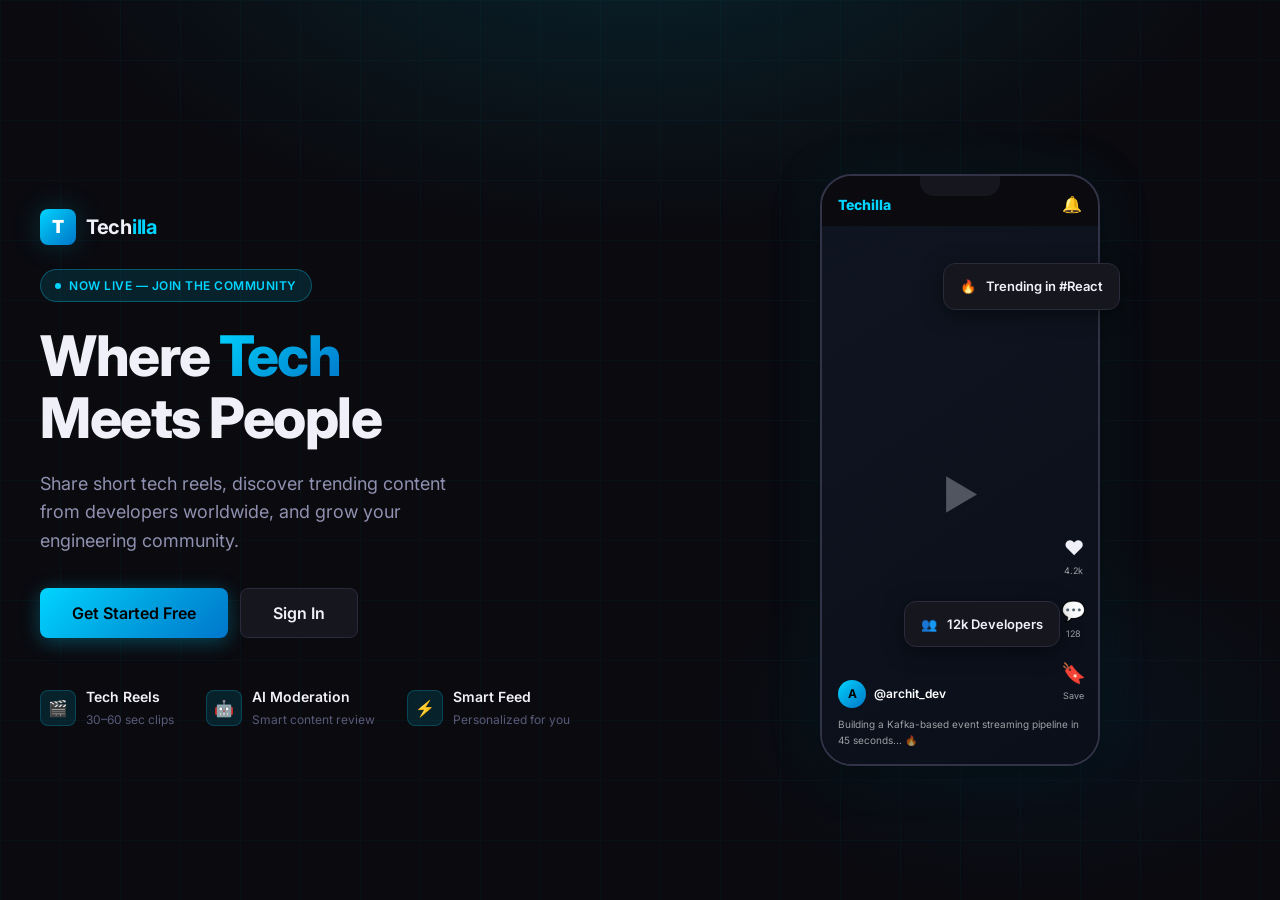
==== frontend/index.html @ ecdde984 "Added app.js" ====
<!DOCTYPE html>
<html lang="en">
<head>
  <meta charset="UTF-8" />
  <meta name="viewport" content="width=device-width, initial-scale=1.0" />
  <title>Techilla — Where Tech Meets People</title>
  <link rel="preconnect" href="https://fonts.googleapis.com" />
  <link rel="preconnect" href="https://fonts.gstatic.com" crossorigin />
  <link href="https://fonts.googleapis.com/css2?family=Inter:wght@400;500;600;700;800&display=swap" rel="stylesheet" />
  <link rel="stylesheet" href="styles.css" />
  <style>
    .auth-step { display: none; }
    .auth-step.active { display: block; }
    .features-strip {
      display: flex; gap: 32px; flex-wrap: wrap; margin-top: 48px;
    }
    .feature-item {
      display: flex; align-items: center; gap: 10px;
      font-size: 14px; color: var(--text-secondary);
    }
    .feature-icon {
      width: 36px; height: 36px;
      background: var(--accent-dim); border: 1px solid rgba(0,212,255,0.2);
      border-radius: var(--radius-sm);
      display: flex; align-items: center; justify-content: center;
      font-size: 16px; flex-shrink: 0;
    }
    .feature-text strong { display: block; font-weight: 600; color: var(--text-primary); font-size: 14px; }
    .feature-text span { font-size: 12px; color: var(--text-muted); }
    .floating-card {
      position: absolute; background: var(--bg-card);
      border: 1px solid var(--border); border-radius: var(--radius-md);
      padding: 12px 16px; box-shadow: var(--shadow-md);
      animation: float 6s ease-in-out infinite;
      display: flex; align-items: center; gap: 10px;
      font-size: 13px; font-weight: 600; color: var(--text-primary);
    }
    @keyframes float {
      0%, 100% { transform: translateY(0); }
      50% { transform: translateY(-10px); }
    }
    .fc-1 { top: 15%; right: -20px; animation-delay: 0s; }
    .fc-2 { bottom: 20%; right: 40px; animation-delay: 2s; }
    .fc-3 { top: 50%; left: -30px; animation-delay: 4s; }
    .phone-mockup {
      position: relative; width: 100%; max-width: 280px;
      margin: 0 auto;
    }
    .phone-frame {
      background: var(--bg-card);
      border: 2px solid var(--border-light);
      border-radius: 32px; overflow: hidden;
      aspect-ratio: 9/19;
      box-shadow: var(--shadow-lg), 0 0 60px rgba(0,212,255,0.1);
      position: relative;
    }
    .phone-screen {
      width: 100%; height: 100%;
      background: var(--bg-primary);
      display: flex; flex-direction: column;
    }
    .phone-header {
      padding: 16px 16px 8px;
      display: flex; align-items: center; justify-content: space-between;
    }
    .phone-logo {
      font-size: 14px; font-weight: 800; color: var(--accent);
    }
    .phone-notch {
      width: 80px; height: 20px;
      background: var(--bg-card); border-radius: 0 0 14px 14px;
      position: absolute; top: 0; left: 50%; transform: translateX(-50%);
    }
    .phone-reel {
      flex: 1; position: relative; overflow: hidden;
      background: linear-gradient(180deg, rgba(0,212,255,0.08) 0%, rgba(0,0,0,0) 100%);
    }
    .phone-reel-bg {
      width: 100%; height: 100%;
      background: linear-gradient(145deg, #0f1520 0%, #0a0f1a 100%);
      display: flex; align-items: center; justify-content: center;
    }
    .phone-play { font-size: 40px; opacity: 0.3; }
    .phone-info {
      position: absolute; bottom: 16px; left: 16px; right: 16px;
    }
    .phone-user { display: flex; align-items: center; gap: 8px; margin-bottom: 8px; }
    .phone-avatar {
      width: 28px; height: 28px; border-radius: 50%;
      background: var(--gradient-main);
      display: flex; align-items: center; justify-content: center;
      font-size: 12px; font-weight: 700; color: #000;
    }
    .phone-username { font-size: 12px; font-weight: 600; color: #fff; }
    .phone-desc { font-size: 10px; color: rgba(255,255,255,0.6); }
    .phone-actions {
      position: absolute; right: 12px; bottom: 60px;
      display: flex; flex-direction: column; gap: 16px; align-items: center;
    }
    .phone-action { font-size: 20px; }
    .phone-action-count { font-size: 9px; color: rgba(255,255,255,0.6); text-align: center; }
    .forgot-link {
      font-size: 13px; color: var(--accent); cursor: pointer;
      text-align: right; display: block; margin-top: -12px; margin-bottom: 20px;
      text-decoration: none;
    }
    .forgot-link:hover { text-decoration: underline; }
    .otp-resend {
      text-align: center; margin-top: 16px; font-size: 13px; color: var(--text-muted);
    }
    .otp-resend button {
      background: none; border: none; color: var(--accent);
      cursor: pointer; font-size: 13px; font-family: var(--font);
    }
    .otp-resend button:hover { text-decoration: underline; }
    .otp-timer { color: var(--text-muted); }
  </style>
</head>
<body>
  <!-- HERO SECTION -->
  <section class="hero-section" id="landingSection">
    <div class="hero-bg"></div>
    <div class="hero-grid"></div>
    <div class="hero-content">
      <!-- LEFT: TEXT + FEATURES -->
      <div class="hero-text fade-in">
        <div class="navbar-brand" style="margin-bottom: 24px;">
          <div class="navbar-logo">T</div>
          <span class="navbar-title">Tech<span>illa</span></span>
        </div>
        <div class="hero-badge">
          Now Live — Join the Community
        </div>
        <h1 class="hero-title">
          Where <span class="gradient-text">Tech</span><br/>Meets People
        </h1>
        <p class="hero-subtitle">
          Share short tech reels, discover trending content from developers worldwide, and grow your engineering community.
        </p>
        <div class="hero-cta">
          <button class="btn btn-primary btn-lg" onclick="showSection('auth')">
            Get Started Free
          </button>
          <button class="btn btn-secondary btn-lg" onclick="showSection('auth', 'login')">
            Sign In
          </button>
        </div>
        <div class="features-strip">
          <div class="feature-item">
            <div class="feature-icon">🎬</div>
            <div class="feature-text">
              <strong>Tech Reels</strong>
              <span>30–60 sec clips</span>
            </div>
          </div>
          <div class="feature-item">
            <div class="feature-icon">🤖</div>
            <div class="feature-text">
              <strong>AI Moderation</strong>
              <span>Smart content review</span>
            </div>
          </div>
          <div class="feature-item">
            <div class="feature-icon">⚡</div>
            <div class="feature-text">
              <strong>Smart Feed</strong>
              <span>Personalized for you</span>
            </div>
          </div>
        </div>
      </div>

      <!-- RIGHT: PHONE MOCKUP + AUTH CARD -->
      <div style="display:flex; justify-content:center; align-items:center; position:relative;">
        <div class="phone-mockup">
          <div class="phone-frame">
            <div class="phone-notch"></div>
            <div class="phone-screen">
              <div class="phone-header">
                <span class="phone-logo">Techilla</span>
                <span style="font-size:16px;">🔔</span>
              </div>
              <div class="phone-reel">
                <div class="phone-reel-bg">
                  <div class="phone-play">▶️</div>
                </div>
                <div class="phone-info">
                  <div class="phone-user">
                    <div class="phone-avatar">A</div>
                    <span class="phone-username">@archit_dev</span>
                  </div>
                  <div class="phone-desc">Building a Kafka-based event streaming pipeline in 45 seconds... 🔥</div>
                </div>
                <div class="phone-actions">
                  <div>
                    <div class="phone-action">❤️</div>
                    <div class="phone-action-count">4.2k</div>
                  </div>
                  <div>
                    <div class="phone-action">💬</div>
                    <div class="phone-action-count">128</div>
                  </div>
                  <div>
                    <div class="phone-action">🔖</div>
                    <div class="phone-action-count">Save</div>
                  </div>
                </div>
              </div>
            </div>
          </div>
          <!-- Floating cards -->
          <div class="floating-card fc-1">
            <span>🔥</span> Trending in #React
          </div>
          <div class="floating-card fc-2">
            <span>👥</span> 12k Developers
          </div>
        </div>
      </div>
    </div>
  </section>

  <!-- AUTH SECTION -->
  <section class="hero-section" id="authSection" style="display:none;">
    <div class="hero-bg"></div>
    <div class="hero-grid"></div>
    <div style="position:relative;z-index:1; width:100%; display:flex; align-items:center; justify-content:center; flex-direction:column;">
      <a href="#" onclick="showSection('landing')" style="display:flex;align-items:center;gap:10px;text-decoration:none;margin-bottom:32px;">
        <div class="navbar-logo">T</div>
        <span class="navbar-title">Tech<span>illa</span></span>
      </a>

      <!-- LOGIN STEP -->
      <div class="auth-card auth-step" id="stepLogin">
        <div class="auth-tabs">
          <button class="auth-tab active" id="tabLogin" onclick="switchAuthTab('login')">Sign In</button>
          <button class="auth-tab" id="tabRegister" onclick="switchAuthTab('register')">Create Account</button>
        </div>
        <form onsubmit="handleLogin(event)">
          <div class="form-group">
            <label class="form-label">Email Address</label>
            <div class="input-with-icon">
              <span class="input-icon">✉</span>
              <input type="email" class="form-control" id="loginEmail" placeholder="you@example.com" required />
            </div>
          </div>
          <div class="form-group">
            <label class="form-label">Password</label>
            <div class="input-with-icon">
              <span class="input-icon">🔒</span>
              <input type="password" class="form-control" id="loginPassword" placeholder="••••••••" required />
            </div>
          </div>
          <a class="forgot-link" onclick="showStep('stepForgot')">Forgot password?</a>
          <button type="submit" class="btn btn-primary w-full" id="loginBtn">
            Sign In
          </button>
        </form>
        <div class="divider">or</div>
        <button class="btn btn-ghost w-full" onclick="switchAuthTab('register')">Create a new account</button>
      </div>

      <!-- REGISTER STEP -->
      <div class="auth-card auth-step" id="stepRegister">
        <div class="auth-tabs">
          <button class="auth-tab" id="tabLoginR" onclick="switchAuthTab('login')">Sign In</button>
          <button class="auth-tab active" id="tabRegisterR" onclick="switchAuthTab('register')">Create Account</button>
        </div>
        <form onsubmit="handleRegister(event)">
          <div class="form-group">
            <label class="form-label">Email Address</label>
            <div class="input-with-icon">
              <span class="input-icon">✉</span>
              <input type="email" class="form-control" id="regEmail" placeholder="you@example.com" required />
            </div>
          </div>
          <div class="form-group">
            <label class="form-label">Password</label>
            <div class="input-with-icon">
              <span class="input-icon">🔒</span>
              <input type="password" class="form-control" id="regPassword" placeholder="Minimum 6 characters" minlength="6" required />
            </div>
          </div>
          <div class="form-group">
            <label class="form-label">Confirm Password</label>
            <div class="input-with-icon">
              <span class="input-icon">🔒</span>
              <input type="password" class="form-control" id="regConfirm" placeholder="Repeat password" required />
            </div>
            <span class="form-error" id="confirmError">Passwords do not match</span>
          </div>
          <button type="submit" class="btn btn-primary w-full" id="registerBtn">
            Create Account
          </button>
        </form>
        <div class="divider">or</div>
        <button class="btn btn-ghost w-full" onclick="switchAuthTab('login')">Sign in to existing account</button>
      </div>

      <!-- OTP VERIFY STEP -->
      <div class="auth-card auth-step" id="stepOtp">
        <div style="text-align:center; margin-bottom:28px;">
          <div style="font-size:40px; margin-bottom:12px;">📨</div>
          <h2 style="font-size:22px; font-weight:800; margin-bottom:8px;">Check your email</h2>
          <p style="color:var(--text-muted); font-size:14px;" id="otpEmailHint">We sent a 6-digit code to your email</p>
        </div>
        <form onsubmit="handleVerifyOtp(event)">
          <div class="otp-container" id="otpInputs">
            <input class="otp-input" maxlength="1" type="text" inputmode="numeric" pattern="[0-9]" />
            <input class="otp-input" maxlength="1" type="text" inputmode="numeric" pattern="[0-9]" />
            <input class="otp-input" maxlength="1" type="text" inputmode="numeric" pattern="[0-9]" />
            <input class="otp-input" maxlength="1" type="text" inputmode="numeric" pattern="[0-9]" />
            <input class="otp-input" maxlength="1" type="text" inputmode="numeric" pattern="[0-9]" />
            <input class="otp-input" maxlength="1" type="text" inputmode="numeric" pattern="[0-9]" />
          </div>
          <button type="submit" class="btn btn-primary w-full mt-2" id="otpBtn" style="margin-top:24px;">Verify Code</button>
        </form>
        <div class="otp-resend">
          Didn't get it? <button onclick="handleResendOtp()" id="resendBtn">Resend OTP</button>
          <span class="otp-timer" id="otpTimer"></span>
        </div>
        <div style="text-align:center; margin-top:16px;">
          <button class="btn btn-ghost btn-sm" onclick="showStep('stepLogin')">← Back to sign in</button>
        </div>
      </div>

      <!-- FORGOT PASSWORD STEP -->
      <div class="auth-card auth-step" id="stepForgot">
        <div style="text-align:center; margin-bottom:28px;">
          <div style="font-size:40px; margin-bottom:12px;">🔑</div>
          <h2 style="font-size:22px; font-weight:800; margin-bottom:8px;">Reset Password</h2>
          <p style="color:var(--text-muted); font-size:14px;">Enter your email to receive a reset code</p>
        </div>
        <form onsubmit="handleForgotPassword(event)">
          <div class="form-group">
            <label class="form-label">Email Address</label>
            <div class="input-with-icon">
              <span class="input-icon">✉</span>
              <input type="email" class="form-control" id="forgotEmail" placeholder="you@example.com" required />
            </div>
          </div>
          <button type="submit" class="btn btn-primary w-full">Send Reset Code</button>
        </form>
        <div style="text-align:center; margin-top:16px;">
          <button class="btn btn-ghost btn-sm" onclick="showStep('stepLogin')">← Back to sign in</button>
        </div>
      </div>

      <!-- RESET PASSWORD STEP -->
      <div class="auth-card auth-step" id="stepReset">
        <div style="text-align:center; margin-bottom:28px;">
          <div style="font-size:40px; margin-bottom:12px;">🔐</div>
          <h2 style="font-size:22px; font-weight:800; margin-bottom:8px;">New Password</h2>
          <p style="color:var(--text-muted); font-size:14px;">Enter the OTP and your new password</p>
        </div>
        <form onsubmit="handleResetPassword(event)">
          <div class="form-group">
            <label class="form-label">OTP Code</label>
            <input type="text" class="form-control" id="resetOtp" placeholder="6-digit code" maxlength="6" required />
          </div>
          <div class="form-group">
            <label class="form-label">New Password</label>
            <div class="input-with-icon">
              <span class="input-icon">🔒</span>
              <input type="password" class="form-control" id="newPassword" placeholder="Minimum 6 characters" minlength="6" required />
            </div>
          </div>
          <button type="submit" class="btn btn-primary w-full">Reset Password</button>
        </form>
      </div>

    </div>
  </section>

  <!-- CREATE PROFILE MODAL -->
  <div class="modal-overlay" id="createProfileModal">
    <div class="modal">
      <div class="modal-header">
        <h3 class="modal-title">Complete Your Profile</h3>
        <span style="font-size:13px; color:var(--text-muted);">Step 2 of 2</span>
      </div>
      <p style="color:var(--text-muted); font-size:14px; margin-bottom:24px;">Tell the community who you are — you can always edit this later.</p>
      <form id="createProfileForm" onsubmit="handleCreateProfile(event)">
        <div class="form-group" style="text-align:center;">
          <div id="profilePicPreview" style="width:80px;height:80px;border-radius:50%;background:var(--accent-dim);border:2px dashed var(--accent);display:flex;align-items:center;justify-content:center;margin:0 auto 12px;font-size:32px;cursor:pointer;overflow:hidden;position:relative;">
            <span id="picPlaceholder">📷</span>
            <img id="picImg" style="display:none;width:100%;height:100%;object-fit:cover;position:absolute;inset:0;" />
            <input type="file" id="profilePicInput" accept="image/*" style="position:absolute;inset:0;opacity:0;cursor:pointer;" onchange="previewProfilePic(this)" />
          </div>
          <label class="form-label" style="text-align:center; cursor:pointer;" onclick="document.getElementById('profilePicInput').click()">Upload profile photo</label>
        </div>
        <div class="form-group">
          <label class="form-label">Username <span style="color:var(--error)">*</span></label>
          <input type="text" class="form-control" id="cpUsername" placeholder="your_handle" required oninput="checkUsernameDebounced(this.value)" />
          <span class="form-error" id="usernameMsg"></span>
        </div>
        <div class="form-group">
          <label class="form-label">Bio</label>
          <textarea class="form-control" id="cpBio" placeholder="Tell us about yourself..." rows="3" maxlength="200"></textarea>
        </div>
        <div class="form-group">
          <label class="form-label">Skills <span style="color:var(--text-muted);font-weight:400;">(press Enter to add)</span></label>
          <div class="tags-input-wrap" onclick="this.querySelector('.tags-input').focus()">
            <div id="skillTags"></div>
            <input class="tags-input" id="skillInput" placeholder="e.g. React, Java, Kafka..." onkeydown="handleTagInput(event,'skill')" />
          </div>
        </div>
        <div class="form-group">
          <label class="form-label">Interests <span style="color:var(--text-muted);font-weight:400;">(press Enter to add)</span></label>
          <div class="tags-input-wrap" onclick="this.querySelector('.tags-input').focus()">
            <div id="interestTags"></div>
            <input class="tags-input" id="interestInput" placeholder="e.g. DevOps, ML, Web..." onkeydown="handleTagInput(event,'interest')" />
          </div>
        </div>
        <div class="form-group">
          <label class="form-label">GitHub URL</label>
          <div class="input-with-icon">
            <span class="input-icon">🔗</span>
            <input type="url" class="form-control" id="cpGithub" placeholder="https://github.com/username" />
          </div>
        </div>
        <button type="submit" class="btn btn-primary w-full" id="createProfileBtn">Create Profile</button>
      </form>
    </div>
  </div>

  <div class="toast-container"></div>

  <script src="app.js"></script>
  <script>
    const profileTags = { skill: [], interest: [] };
    let currentOtpEmail = '';
    let otpTimerInterval = null;
    let usernameCheckTimeout = null;

    // Redirect if already logged in
    if (auth.isLoggedIn()) window.location.href = 'feed.html';

    function showSection(name, tab = null) {
      document.getElementById('landingSection').style.display = name === 'landing' ? '' : 'none';
      document.getElementById('authSection').style.display = name === 'auth' ? '' : 'none';
      if (name === 'auth') {
        showStep(tab === 'login' ? 'stepLogin' : 'stepRegister');
        if (tab === 'login') {
          document.getElementById('tabLogin').classList.add('active');
          document.getElementById('tabRegister').classList.remove('active');
        } else {
          document.getElementById('tabLogin').classList.remove('active');
          document.getElementById('tabRegister').classList.add('active');
        }
      }
    }

    function switchAuthTab(tab) {
      showSection('auth', tab);
    }

    function showStep(stepId) {
      document.querySelectorAll('.auth-step').forEach(s => s.classList.remove('active'));
      const el = document.getElementById(stepId);
      if (el) { el.classList.add('active'); el.classList.add('scale-in'); }
    }

    async function handleLogin(e) {
      e.preventDefault();
      const btn = document.getElementById('loginBtn');
      btn.disabled = true;
      btn.innerHTML = '<span class="spinner"></span> Signing in...';
      try {
        const res = await api.login(
          document.getElementById('loginEmail').value,
          document.getElementById('loginPassword').value
        );
        api.setToken(res.token);
        auth.setUser({ email: res.email });
        toast('Welcome back!', 'success');
        window.location.href = 'feed.html';
      } catch (err) {
        toast(err.message || 'Login failed', 'error');
      } finally {
        btn.disabled = false;
        btn.innerHTML = 'Sign In';
      }
    }

    async function handleRegister(e) {
      e.preventDefault();
      const pw = document.getElementById('regPassword').value;
      const confirm = document.getElementById('regConfirm').value;
      if (pw !== confirm) {
        document.getElementById('confirmError').classList.add('show');
        return;
      }
      document.getElementById('confirmError').classList.remove('show');
      const btn = document.getElementById('registerBtn');
      btn.disabled = true;
      btn.innerHTML = '<span class="spinner"></span> Creating account...';
      try {
        currentOtpEmail = document.getElementById('regEmail').value;
        await api.register(currentOtpEmail, pw);
        document.getElementById('otpEmailHint').textContent = `We sent a 6-digit code to ${currentOtpEmail}`;
        showStep('stepOtp');
        initOtpInputs();
        startOtpTimer(300);
        toast('OTP sent to your email!', 'success');
      } catch (err) {
        toast(err.message || 'Registration failed', 'error');
      } finally {
        btn.disabled = false;
        btn.innerHTML = 'Create Account';
      }
    }

    function initOtpInputs() {
      const inputs = document.querySelectorAll('#otpInputs .otp-input');
      inputs.forEach((inp, i) => {
        inp.value = '';
        inp.classList.remove('filled');
        inp.addEventListener('input', () => {
          inp.classList.toggle('filled', inp.value.length > 0);
          if (inp.value && i < inputs.length - 1) inputs[i + 1].focus();
        });
        inp.addEventListener('keydown', (e) => {
          if (e.key === 'Backspace' && !inp.value && i > 0) inputs[i - 1].focus();
        });
        inp.addEventListener('paste', (e) => {
          const data = e.clipboardData.getData('text').replace(/\D/g,'').slice(0,6);
          if (data) {
            inputs.forEach((inp2, j) => {
              inp2.value = data[j] || '';
              inp2.classList.toggle('filled', !!inp2.value);
            });
            e.preventDefault();
          }
        });
      });
      inputs[0].focus();
    }

    function getOtpValue() {
      return Array.from(document.querySelectorAll('#otpInputs .otp-input')).map(i => i.value).join('');
    }

    function startOtpTimer(seconds) {
      clearInterval(otpTimerInterval);
      const timerEl = document.getElementById('otpTimer');
      const resendBtn = document.getElementById('resendBtn');
      resendBtn.disabled = true;
      let remaining = seconds;
      timerEl.textContent = ` (${Math.floor(remaining/60)}:${String(remaining%60).padStart(2,'0')})`;
      otpTimerInterval = setInterval(() => {
        remaining--;
        if (remaining <= 0) {
          clearInterval(otpTimerInterval);
          timerEl.textContent = '';
          resendBtn.disabled = false;
        } else {
          timerEl.textContent = ` (${Math.floor(remaining/60)}:${String(remaining%60).padStart(2,'0')})`;
        }
      }, 1000);
    }

    async function handleVerifyOtp(e) {
      e.preventDefault();
      const otp = getOtpValue();
      if (otp.length < 6) { toast('Enter the full 6-digit code', 'error'); return; }
      const btn = document.getElementById('otpBtn');
      btn.disabled = true;
      btn.innerHTML = '<span class="spinner"></span> Verifying...';
      try {
        const res = await api.verifyOtp(currentOtpEmail, otp);
        api.setToken(res.token);
        auth.setUser({ email: res.email });
        toast('Account verified!', 'success');
        openModal('createProfileModal');
      } catch (err) {
        toast(err.message || 'Invalid OTP', 'error');
      } finally {
        btn.disabled = false;
        btn.innerHTML = 'Verify Code';
      }
    }

    async function handleResendOtp() {
      try {
        await api.resendOtp(currentOtpEmail);
        toast('OTP resent!', 'success');
        startOtpTimer(300);
      } catch (err) {
        toast(err.message || 'Failed to resend', 'error');
      }
    }

    async function handleForgotPassword(e) {
      e.preventDefault();
      const email = document.getElementById('forgotEmail').value;
      try {
        await api.sendResetOtp(email);
        currentOtpEmail = email;
        toast('Reset code sent!', 'success');
        showStep('stepReset');
      } catch (err) {
        toast(err.message || 'Failed', 'error');
      }
    }

    async function handleResetPassword(e) {
      e.preventDefault();
      try {
        await api.resetPassword(
          currentOtpEmail,
          document.getElementById('resetOtp').value,
          document.getElementById('newPassword').value
        );
        toast('Password reset! Please sign in.', 'success');
        showStep('stepLogin');
      } catch (err) {
        toast(err.message || 'Failed to reset password', 'error');
      }
    }

    // Profile creation
    function previewProfilePic(input) {
      const file = input.files[0];
      if (!file) return;
      const url = URL.createObjectURL(file);
      document.getElementById('picImg').src = url;
      document.getElementById('picImg').style.display = 'block';
      document.getElementById('picPlaceholder').style.display = 'none';
    }

    function handleTagInput(e, type) {
      if (e.key === 'Enter' || e.key === ',') {
        e.preventDefault();
        const input = document.getElementById(type === 'skill' ? 'skillInput' : 'interestInput');
        const val = input.value.trim().replace(/,/g,'');
        if (val && !profileTags[type].includes(val)) {
          profileTags[type].push(val);
          renderTags(type);
        }
        input.value = '';
      }
    }

    function renderTags(type) {
      const container = document.getElementById(type === 'skill' ? 'skillTags' : 'interestTags');
      container.innerHTML = '';
      profileTags[type].forEach((tag, i) => {
        const span = document.createElement('span');
        span.className = `tag-item`;
        span.innerHTML = `${tag}<button class="tag-remove" onclick="removeTag('${type}',${i})">×</button>`;
        container.appendChild(span);
      });
    }

    function removeTag(type, i) {
      profileTags[type].splice(i, 1);
      renderTags(type);
    }

    function checkUsernameDebounced(val) {
      clearTimeout(usernameCheckTimeout);
      const msg = document.getElementById('usernameMsg');
      if (!val) { msg.textContent = ''; msg.classList.remove('show'); return; }
      usernameCheckTimeout = setTimeout(async () => {
        try {
          const res = await api.checkUsername(val);
          if (res.available) {
            msg.textContent = '✓ Username available';
            msg.style.color = 'var(--success)';
            msg.classList.add('show');
          } else {
            msg.textContent = '✗ Username taken';
            msg.style.color = 'var(--error)';
            msg.classList.add('show');
          }
        } catch {}
      }, 500);
    }

    async function handleCreateProfile(e) {
      e.preventDefault();
      const username = document.getElementById('cpUsername').value.trim();
      if (!username) { toast('Username is required', 'error'); return; }
      const picInput = document.getElementById('profilePicInput');
      if (!picInput.files[0]) { toast('Please upload a profile photo', 'error'); return; }

      const fd = new FormData();
      const profileData = {
        username,
        bio: document.getElementById('cpBio').value,
        skills: profileTags.skill,
        interests: profileTags.interest,
        githubUrl: document.getElementById('cpGithub').value || null
      };
      fd.append('profile', JSON.stringify(profileData));
      fd.append('profilePic', picInput.files[0]);

      const btn = document.getElementById('createProfileBtn');
      btn.disabled = true;
      btn.innerHTML = '<span class="spinner"></span> Creating...';
      try {
        const profile = await api.createProfile(fd);
        localStorage.setItem('techilla_profile', JSON.stringify(profile));
        toast('Profile created!', 'success');
        closeModal('createProfileModal');
        setTimeout(() => window.location.href = 'feed.html', 500);
      } catch (err) {
        toast(err.message || 'Failed to create profile', 'error');
      } finally {
        btn.disabled = false;
        btn.innerHTML = 'Create Profile';
      }
    }
  </script>
</body>
</html>
---- frontend/styles.css ----
:root {
  --bg-primary: #0a0a0f;
  --bg-secondary: #111118;
  --bg-card: #16161f;
  --bg-hover: #1e1e2a;
  --border: #2a2a3a;
  --border-light: #333348;
  --accent: #00d4ff;
  --accent-hover: #00bde6;
  --accent-dim: rgba(0, 212, 255, 0.12);
  --accent-glow: rgba(0, 212, 255, 0.3);
  --success: #00e676;
  --success-dim: rgba(0, 230, 118, 0.12);
  --warning: #ffb300;
  --warning-dim: rgba(255, 179, 0, 0.12);
  --error: #ff4d6a;
  --error-dim: rgba(255, 77, 106, 0.12);
  --text-primary: #f0f0f8;
  --text-secondary: #9090b0;
  --text-muted: #5a5a7a;
  --gradient-main: linear-gradient(135deg, #00d4ff 0%, #00a3e0 50%, #0077cc 100%);
  --gradient-card: linear-gradient(145deg, #16161f, #1e1e2a);
  --shadow-sm: 0 2px 8px rgba(0,0,0,0.4);
  --shadow-md: 0 4px 20px rgba(0,0,0,0.5);
  --shadow-lg: 0 8px 40px rgba(0,0,0,0.6);
  --shadow-glow: 0 0 30px rgba(0, 212, 255, 0.2);
  --radius-sm: 8px;
  --radius-md: 12px;
  --radius-lg: 16px;
  --radius-xl: 24px;
  --radius-full: 9999px;
  --font: 'Inter', -apple-system, BlinkMacSystemFont, 'Segoe UI', sans-serif;
  --font-mono: 'JetBrains Mono', 'Fira Code', monospace;
  --transition: all 0.2s cubic-bezier(0.4, 0, 0.2, 1);
  --transition-slow: all 0.4s cubic-bezier(0.4, 0, 0.2, 1);
}

*, *::before, *::after { box-sizing: border-box; margin: 0; padding: 0; }

html { scroll-behavior: smooth; }

body {
  font-family: var(--font);
  background: var(--bg-primary);
  color: var(--text-primary);
  line-height: 1.6;
  min-height: 100vh;
  overflow-x: hidden;
}

/* ---- SCROLLBAR ---- */
::-webkit-scrollbar { width: 6px; height: 6px; }
::-webkit-scrollbar-track { background: var(--bg-secondary); }
::-webkit-scrollbar-thumb { background: var(--border-light); border-radius: 3px; }
::-webkit-scrollbar-thumb:hover { background: var(--accent); }

/* ---- NAVBAR ---- */
.navbar {
  position: fixed; top: 0; left: 0; right: 0; z-index: 1000;
  height: 64px;
  background: rgba(10, 10, 15, 0.85);
  backdrop-filter: blur(20px);
  -webkit-backdrop-filter: blur(20px);
  border-bottom: 1px solid var(--border);
  display: flex; align-items: center; justify-content: space-between;
  padding: 0 24px;
  transition: var(--transition);
}
.navbar-brand {
  display: flex; align-items: center; gap: 10px;
  text-decoration: none;
}
.navbar-logo {
  width: 36px; height: 36px;
  background: var(--gradient-main);
  border-radius: var(--radius-sm);
  display: flex; align-items: center; justify-content: center;
  font-size: 18px; font-weight: 900; color: #fff;
  box-shadow: var(--shadow-glow);
}
.navbar-title {
  font-size: 20px; font-weight: 700; color: var(--text-primary);
  letter-spacing: -0.3px;
}
.navbar-title span { color: var(--accent); }

.navbar-search {
  flex: 1; max-width: 400px; margin: 0 32px;
  position: relative;
}
.navbar-search input {
  width: 100%; padding: 8px 16px 8px 40px;
  background: var(--bg-secondary);
  border: 1px solid var(--border);
  border-radius: var(--radius-full);
  color: var(--text-primary);
  font-size: 14px; font-family: var(--font);
  outline: none; transition: var(--transition);
}
.navbar-search input:focus {
  border-color: var(--accent);
  background: var(--bg-card);
  box-shadow: 0 0 0 3px var(--accent-dim);
}
.navbar-search input::placeholder { color: var(--text-muted); }
.navbar-search .search-icon {
  position: absolute; left: 12px; top: 50%; transform: translateY(-50%);
  color: var(--text-muted); font-size: 15px; pointer-events: none;
}
.search-results {
  position: absolute; top: calc(100% + 8px); left: 0; right: 0;
  background: var(--bg-card);
  border: 1px solid var(--border);
  border-radius: var(--radius-md);
  box-shadow: var(--shadow-lg);
  max-height: 300px; overflow-y: auto;
  display: none;
  z-index: 100;
}
.search-results.show { display: block; }
.search-result-item {
  display: flex; align-items: center; gap: 12px;
  padding: 12px 16px;
  cursor: pointer; transition: var(--transition);
  text-decoration: none; color: var(--text-primary);
}
.search-result-item:hover { background: var(--bg-hover); }
.search-result-avatar {
  width: 36px; height: 36px; border-radius: 50%;
  object-fit: cover; background: var(--bg-hover);
  flex-shrink: 0;
}
.search-result-name { font-size: 14px; font-weight: 500; }

.navbar-nav {
  display: flex; align-items: center; gap: 8px;
}
.nav-btn {
  display: flex; align-items: center; gap: 6px;
  padding: 8px 16px;
  background: transparent;
  border: 1px solid transparent;
  border-radius: var(--radius-sm);
  color: var(--text-secondary);
  font-size: 14px; font-weight: 500;
  cursor: pointer; text-decoration: none;
  transition: var(--transition);
}
.nav-btn:hover { color: var(--text-primary); background: var(--bg-hover); }
.nav-btn.active { color: var(--accent); }
.nav-btn.primary {
  background: var(--accent); color: #000; border-color: var(--accent);
  font-weight: 600;
}
.nav-btn.primary:hover { background: var(--accent-hover); }
.nav-avatar {
  width: 32px; height: 32px; border-radius: 50%;
  object-fit: cover;
  border: 2px solid var(--border);
  cursor: pointer; transition: var(--transition);
}
.nav-avatar:hover { border-color: var(--accent); }

/* ---- HERO / AUTH SECTION ---- */
.hero-section {
  min-height: 100vh;
  display: flex; align-items: center; justify-content: center;
  position: relative; overflow: hidden;
  padding: 80px 24px 40px;
}
.hero-bg {
  position: absolute; inset: 0; z-index: 0;
  background:
    radial-gradient(ellipse 80% 60% at 50% -10%, rgba(0,212,255,0.12) 0%, transparent 60%),
    radial-gradient(ellipse 50% 40% at 80% 80%, rgba(0,119,204,0.08) 0%, transparent 50%),
    var(--bg-primary);
}
.hero-grid {
  position: absolute; inset: 0; z-index: 0; opacity: 0.03;
  background-image:
    linear-gradient(var(--accent) 1px, transparent 1px),
    linear-gradient(90deg, var(--accent) 1px, transparent 1px);
  background-size: 60px 60px;
}
.hero-content {
  position: relative; z-index: 1;
  max-width: 1200px; width: 100%;
  display: grid; grid-template-columns: 1fr 1fr;
  gap: 80px; align-items: center;
}
.hero-text { max-width: 540px; }
.hero-badge {
  display: inline-flex; align-items: center; gap: 8px;
  padding: 6px 14px;
  background: var(--accent-dim);
  border: 1px solid rgba(0,212,255,0.3);
  border-radius: var(--radius-full);
  font-size: 12px; font-weight: 600; color: var(--accent);
  letter-spacing: 0.5px; text-transform: uppercase;
  margin-bottom: 24px;
}
.hero-badge::before {
  content: '';
  width: 6px; height: 6px; border-radius: 50%;
  background: var(--accent);
  animation: pulse 2s infinite;
}
@keyframes pulse {
  0%, 100% { opacity: 1; transform: scale(1); }
  50% { opacity: 0.5; transform: scale(1.3); }
}
.hero-title {
  font-size: clamp(36px, 5vw, 56px);
  font-weight: 800; line-height: 1.1;
  letter-spacing: -1.5px; margin-bottom: 20px;
}
.hero-title .gradient-text {
  background: var(--gradient-main);
  -webkit-background-clip: text; background-clip: text;
  -webkit-text-fill-color: transparent;
}
.hero-subtitle {
  font-size: 18px; color: var(--text-secondary);
  line-height: 1.6; margin-bottom: 32px; max-width: 440px;
}
.hero-cta { display: flex; gap: 12px; flex-wrap: wrap; }

/* ---- BUTTONS ---- */
.btn {
  display: inline-flex; align-items: center; justify-content: center; gap: 8px;
  padding: 12px 24px;
  border-radius: var(--radius-sm);
  font-size: 15px; font-weight: 600; font-family: var(--font);
  cursor: pointer; border: none; text-decoration: none;
  transition: var(--transition);
  position: relative; overflow: hidden; white-space: nowrap;
}
.btn-primary {
  background: var(--gradient-main);
  color: #000;
  box-shadow: 0 4px 20px rgba(0,212,255,0.3);
}
.btn-primary:hover {
  transform: translateY(-2px);
  box-shadow: 0 6px 30px rgba(0,212,255,0.4);
}
.btn-secondary {
  background: var(--bg-card);
  color: var(--text-primary);
  border: 1px solid var(--border);
}
.btn-secondary:hover { background: var(--bg-hover); border-color: var(--border-light); }
.btn-ghost {
  background: transparent; color: var(--text-secondary);
  border: 1px solid var(--border);
}
.btn-ghost:hover { background: var(--bg-hover); color: var(--text-primary); }
.btn-danger { background: var(--error); color: #fff; }
.btn-danger:hover { background: #e0003d; }
.btn-sm { padding: 8px 16px; font-size: 13px; }
.btn-lg { padding: 14px 32px; font-size: 16px; }
.btn:disabled { opacity: 0.5; cursor: not-allowed; transform: none !important; }

/* ---- AUTH CARD ---- */
.auth-card {
  background: var(--bg-card);
  border: 1px solid var(--border);
  border-radius: var(--radius-xl);
  padding: 40px;
  box-shadow: var(--shadow-lg);
  width: 100%; max-width: 440px;
  backdrop-filter: blur(10px);
}
.auth-tabs {
  display: flex; margin-bottom: 32px;
  background: var(--bg-secondary);
  border-radius: var(--radius-sm);
  padding: 4px;
}
.auth-tab {
  flex: 1; padding: 10px;
  background: transparent; border: none;
  border-radius: calc(var(--radius-sm) - 2px);
  font-size: 14px; font-weight: 600; font-family: var(--font);
  color: var(--text-muted);
  cursor: pointer; transition: var(--transition);
}
.auth-tab.active {
  background: var(--bg-card);
  color: var(--text-primary);
  box-shadow: var(--shadow-sm);
}

/* ---- FORM ELEMENTS ---- */
.form-group { margin-bottom: 20px; }
.form-label {
  display: block; margin-bottom: 6px;
  font-size: 13px; font-weight: 600; color: var(--text-secondary);
  letter-spacing: 0.3px;
}
.form-control {
  width: 100%; padding: 12px 16px;
  background: var(--bg-secondary);
  border: 1px solid var(--border);
  border-radius: var(--radius-sm);
  color: var(--text-primary);
  font-size: 15px; font-family: var(--font);
  outline: none; transition: var(--transition);
}
.form-control:focus {
  border-color: var(--accent);
  background: var(--bg-card);
  box-shadow: 0 0 0 3px var(--accent-dim);
}
.form-control::placeholder { color: var(--text-muted); }
.form-control.error { border-color: var(--error); }
.form-error {
  font-size: 12px; color: var(--error); margin-top: 4px;
  display: none;
}
.form-error.show { display: block; }
textarea.form-control { resize: vertical; min-height: 100px; }
.input-with-icon { position: relative; }
.input-with-icon .input-icon {
  position: absolute; left: 14px; top: 50%; transform: translateY(-50%);
  color: var(--text-muted); font-size: 16px; pointer-events: none;
}
.input-with-icon .form-control { padding-left: 42px; }

/* ---- OTP INPUT ---- */
.otp-container { display: flex; gap: 10px; justify-content: center; }
.otp-input {
  width: 52px; height: 56px;
  text-align: center; font-size: 22px; font-weight: 700;
  background: var(--bg-secondary);
  border: 2px solid var(--border);
  border-radius: var(--radius-sm);
  color: var(--text-primary); font-family: var(--font);
  outline: none; transition: var(--transition);
}
.otp-input:focus {
  border-color: var(--accent);
  box-shadow: 0 0 0 3px var(--accent-dim);
}
.otp-input.filled { border-color: var(--accent); background: var(--accent-dim); }

/* ---- MAIN LAYOUT ---- */
.main-layout {
  display: grid;
  grid-template-columns: 240px 1fr 300px;
  gap: 0;
  min-height: 100vh;
  padding-top: 64px;
}
.sidebar-left {
  position: fixed; top: 64px; left: 0;
  width: 240px; height: calc(100vh - 64px);
  background: var(--bg-secondary);
  border-right: 1px solid var(--border);
  padding: 24px 16px;
  overflow-y: auto;
  display: flex; flex-direction: column;
}
.sidebar-right {
  position: fixed; top: 64px; right: 0;
  width: 300px; height: calc(100vh - 64px);
  background: var(--bg-secondary);
  border-left: 1px solid var(--border);
  padding: 24px 16px;
  overflow-y: auto;
}
.main-content {
  margin-left: 240px;
  margin-right: 300px;
  min-height: calc(100vh - 64px);
  padding: 24px;
}

/* ---- SIDEBAR NAV ---- */
.sidebar-section { margin-bottom: 32px; }
.sidebar-label {
  font-size: 11px; font-weight: 700; color: var(--text-muted);
  text-transform: uppercase; letter-spacing: 1px;
  padding: 0 12px; margin-bottom: 8px;
}
.sidebar-link {
  display: flex; align-items: center; gap: 12px;
  padding: 10px 12px;
  border-radius: var(--radius-sm);
  color: var(--text-secondary);
  font-size: 14px; font-weight: 500;
  text-decoration: none;
  transition: var(--transition); cursor: pointer; border: none;
  background: transparent; width: 100%; text-align: left;
}
.sidebar-link:hover { background: var(--bg-hover); color: var(--text-primary); }
.sidebar-link.active {
  background: var(--accent-dim);
  color: var(--accent);
  border: 1px solid rgba(0,212,255,0.15);
}
.sidebar-link .icon { font-size: 18px; width: 20px; flex-shrink: 0; }
.sidebar-link .badge {
  margin-left: auto;
  background: var(--accent); color: #000;
  font-size: 10px; font-weight: 700;
  padding: 2px 7px; border-radius: var(--radius-full);
  min-width: 18px; text-align: center;
}
.sidebar-user {
  margin-top: auto;
  padding: 16px;
  background: var(--bg-card);
  border: 1px solid var(--border);
  border-radius: var(--radius-md);
  display: flex; align-items: center; gap: 12px;
  text-decoration: none;
}
.sidebar-user-avatar {
  width: 40px; height: 40px; border-radius: 50%;
  object-fit: cover; border: 2px solid var(--border);
  background: var(--bg-hover);
}
.sidebar-user-info { min-width: 0; }
.sidebar-user-name {
  font-size: 14px; font-weight: 600; color: var(--text-primary);
  white-space: nowrap; overflow: hidden; text-overflow: ellipsis;
}
.sidebar-user-handle {
  font-size: 12px; color: var(--text-muted);
}

/* ---- FEED ---- */
.feed-container {
  max-width: 680px; margin: 0 auto;
}
.feed-header {
  display: flex; align-items: center; justify-content: space-between;
  margin-bottom: 24px;
}
.feed-title { font-size: 22px; font-weight: 700; }
.feed-filter {
  display: flex; gap: 8px;
}
.filter-chip {
  padding: 6px 14px;
  background: var(--bg-card); border: 1px solid var(--border);
  border-radius: var(--radius-full);
  font-size: 13px; font-weight: 500; color: var(--text-secondary);
  cursor: pointer; transition: var(--transition);
}
.filter-chip:hover { border-color: var(--border-light); color: var(--text-primary); }
.filter-chip.active { background: var(--accent-dim); border-color: rgba(0,212,255,0.4); color: var(--accent); }

/* ---- REEL CARD ---- */
.reel-card {
  background: var(--bg-card);
  border: 1px solid var(--border);
  border-radius: var(--radius-lg);
  overflow: hidden;
  margin-bottom: 20px;
  transition: var(--transition);
}
.reel-card:hover { border-color: var(--border-light); box-shadow: var(--shadow-md); }
.reel-header {
  display: flex; align-items: center; gap: 12px;
  padding: 16px 20px;
}
.reel-avatar {
  width: 44px; height: 44px; border-radius: 50%;
  object-fit: cover; background: var(--bg-hover);
  border: 2px solid var(--border); flex-shrink: 0;
  cursor: pointer;
}
.reel-user-info { flex: 1; min-width: 0; }
.reel-username {
  font-size: 15px; font-weight: 600; color: var(--text-primary);
  text-decoration: none; cursor: pointer;
}
.reel-username:hover { color: var(--accent); }
.reel-time { font-size: 12px; color: var(--text-muted); margin-top: 1px; }
.reel-menu-btn {
  background: transparent; border: none; color: var(--text-muted);
  font-size: 20px; cursor: pointer; padding: 4px;
  border-radius: var(--radius-sm); transition: var(--transition);
}
.reel-menu-btn:hover { background: var(--bg-hover); color: var(--text-primary); }

.reel-video-container {
  position: relative; background: #000;
  aspect-ratio: 9/16; max-height: 500px;
  cursor: pointer; overflow: hidden;
}
.reel-thumbnail {
  width: 100%; height: 100%;
  object-fit: cover; display: block;
  transition: var(--transition-slow);
}
.reel-play-overlay {
  position: absolute; inset: 0;
  display: flex; align-items: center; justify-content: center;
  background: rgba(0,0,0,0.3);
  opacity: 0; transition: var(--transition);
}
.reel-video-container:hover .reel-play-overlay { opacity: 1; }
.play-icon {
  width: 60px; height: 60px;
  background: rgba(255,255,255,0.15);
  backdrop-filter: blur(8px);
  border-radius: 50%;
  display: flex; align-items: center; justify-content: center;
  font-size: 24px;
}

.reel-video {
  width: 100%; height: 100%; object-fit: cover;
  display: none;
}
.reel-video.playing { display: block; }
.reel-thumbnail.hidden { display: none; }

.reel-body { padding: 16px 20px; }
.reel-description {
  font-size: 15px; color: var(--text-primary);
  line-height: 1.5; margin-bottom: 16px;
}
.reel-description .read-more {
  color: var(--accent); cursor: pointer; font-weight: 500;
}
.reel-actions {
  display: flex; align-items: center; gap: 20px;
}
.action-btn {
  display: flex; align-items: center; gap: 6px;
  background: transparent; border: none;
  color: var(--text-secondary); font-size: 14px;
  cursor: pointer; padding: 6px; border-radius: var(--radius-sm);
  transition: var(--transition); font-family: var(--font);
}
.action-btn:hover { color: var(--text-primary); background: var(--bg-hover); }
.action-btn.liked { color: #ff4d6a; }
.action-btn.saved { color: var(--accent); }
.action-btn .action-icon { font-size: 20px; }
.action-btn .action-count { font-size: 13px; font-weight: 600; }

/* ---- COMMENTS PANEL ---- */
.comments-panel {
  border-top: 1px solid var(--border);
  display: none;
}
.comments-panel.show { display: block; }
.comments-list {
  max-height: 300px; overflow-y: auto;
  padding: 16px 20px;
}
.comment-item {
  display: flex; gap: 10px; margin-bottom: 16px;
}
.comment-avatar {
  width: 32px; height: 32px; border-radius: 50%;
  background: var(--bg-hover); object-fit: cover; flex-shrink: 0;
}
.comment-content { flex: 1; }
.comment-user { font-size: 13px; font-weight: 600; color: var(--text-primary); }
.comment-text { font-size: 14px; color: var(--text-secondary); margin-top: 2px; line-height: 1.4; }
.comment-time { font-size: 11px; color: var(--text-muted); margin-top: 4px; }
.comment-delete {
  background: transparent; border: none;
  color: var(--text-muted); font-size: 14px;
  cursor: pointer; opacity: 0; transition: var(--transition);
}
.comment-item:hover .comment-delete { opacity: 1; }
.comment-delete:hover { color: var(--error); }
.comment-input-area {
  padding: 12px 20px 16px;
  border-top: 1px solid var(--border);
  display: flex; gap: 10px; align-items: flex-end;
}
.comment-input {
  flex: 1; padding: 10px 14px;
  background: var(--bg-secondary);
  border: 1px solid var(--border);
  border-radius: var(--radius-full);
  color: var(--text-primary);
  font-size: 14px; font-family: var(--font);
  outline: none; resize: none;
  transition: var(--transition);
  max-height: 100px;
}
.comment-input:focus { border-color: var(--accent); background: var(--bg-card); }
.comment-submit {
  padding: 8px 16px; background: var(--accent); color: #000;
  border: none; border-radius: var(--radius-full);
  font-size: 13px; font-weight: 700; cursor: pointer;
  transition: var(--transition); white-space: nowrap;
}
.comment-submit:hover { background: var(--accent-hover); }

/* ---- PROFILE PAGE ---- */
.profile-wrapper { max-width: 900px; margin: 0 auto; }
.profile-hero {
  background: var(--bg-card);
  border: 1px solid var(--border);
  border-radius: var(--radius-xl);
  overflow: hidden; margin-bottom: 24px;
  position: relative;
}
.profile-banner {
  height: 180px;
  background: linear-gradient(135deg, rgba(0,212,255,0.15) 0%, rgba(0,119,204,0.1) 50%, rgba(10,10,15,0) 100%);
  position: relative; overflow: hidden;
}
.profile-banner::after {
  content: '';
  position: absolute; inset: 0;
  background-image:
    linear-gradient(rgba(0,212,255,0.05) 1px, transparent 1px),
    linear-gradient(90deg, rgba(0,212,255,0.05) 1px, transparent 1px);
  background-size: 40px 40px;
}
.profile-info-row {
  padding: 0 32px 28px;
  display: flex; gap: 24px; align-items: flex-end;
  position: relative;
}
.profile-avatar-wrap {
  margin-top: -60px; flex-shrink: 0;
}
.profile-avatar {
  width: 120px; height: 120px; border-radius: 50%;
  object-fit: cover; border: 4px solid var(--bg-card);
  background: var(--bg-hover);
  display: block;
}
.profile-avatar-placeholder {
  width: 120px; height: 120px; border-radius: 50%;
  background: var(--gradient-main);
  border: 4px solid var(--bg-card);
  display: flex; align-items: center; justify-content: center;
  font-size: 48px; font-weight: 800; color: #000;
}
.profile-meta { flex: 1; padding-bottom: 4px; }
.profile-name { font-size: 24px; font-weight: 800; letter-spacing: -0.5px; }
.profile-handle { font-size: 15px; color: var(--text-muted); margin-top: 2px; }
.profile-bio { font-size: 15px; color: var(--text-secondary); margin-top: 10px; line-height: 1.5; }
.profile-stats {
  display: flex; gap: 32px; margin-top: 16px;
}
.stat-item { text-align: left; }
.stat-value { font-size: 22px; font-weight: 800; color: var(--text-primary); }
.stat-label { font-size: 12px; color: var(--text-muted); font-weight: 600; text-transform: uppercase; letter-spacing: 0.5px; }
.profile-actions { display: flex; gap: 10px; align-items: flex-end; padding-bottom: 4px; }
.profile-tags { display: flex; flex-wrap: wrap; gap: 8px; margin-top: 12px; }
.tag {
  padding: 4px 12px;
  background: var(--bg-hover);
  border: 1px solid var(--border);
  border-radius: var(--radius-full);
  font-size: 12px; font-weight: 500; color: var(--text-secondary);
}
.tag.skill { border-color: rgba(0,230,118,0.3); color: var(--success); background: var(--success-dim); }
.tag.interest { border-color: rgba(0,212,255,0.3); color: var(--accent); background: var(--accent-dim); }

.profile-reels-grid {
  display: grid; grid-template-columns: repeat(3, 1fr); gap: 3px;
}
.profile-reel-thumb {
  aspect-ratio: 9/16; position: relative; cursor: pointer;
  overflow: hidden; background: var(--bg-hover);
}
.profile-reel-thumb img {
  width: 100%; height: 100%; object-fit: cover;
  transition: var(--transition-slow);
}
.profile-reel-thumb:hover img { transform: scale(1.05); }
.profile-reel-thumb .overlay {
  position: absolute; inset: 0;
  background: rgba(0,0,0,0.5);
  display: flex; align-items: center; justify-content: center;
  opacity: 0; transition: var(--transition);
}
.profile-reel-thumb:hover .overlay { opacity: 1; }
.profile-reel-thumb .overlay span { color: #fff; font-size: 24px; font-weight: 700; }

/* ---- RIGHT SIDEBAR ---- */
.sidebar-card {
  background: var(--bg-card);
  border: 1px solid var(--border);
  border-radius: var(--radius-md);
  padding: 16px;
  margin-bottom: 16px;
}
.sidebar-card-title {
  font-size: 14px; font-weight: 700; color: var(--text-primary);
  margin-bottom: 12px;
}
.trending-item {
  display: flex; align-items: center; gap: 10px;
  padding: 8px 0; border-bottom: 1px solid var(--border);
  cursor: pointer;
}
.trending-item:last-child { border-bottom: none; }
.trending-rank {
  font-size: 12px; font-weight: 700; color: var(--text-muted);
  width: 20px;
}
.trending-info { flex: 1; min-width: 0; }
.trending-tag { font-size: 14px; font-weight: 600; color: var(--text-primary); }
.trending-count { font-size: 12px; color: var(--text-muted); }
.suggested-user {
  display: flex; align-items: center; gap: 10px;
  padding: 8px 0; border-bottom: 1px solid var(--border);
}
.suggested-user:last-child { border-bottom: none; }
.suggested-avatar {
  width: 36px; height: 36px; border-radius: 50%;
  object-fit: cover; background: var(--bg-hover);
}
.suggested-info { flex: 1; min-width: 0; }
.suggested-name { font-size: 14px; font-weight: 600; color: var(--text-primary); white-space: nowrap; overflow: hidden; text-overflow: ellipsis; }
.suggested-followers { font-size: 12px; color: var(--text-muted); }
.follow-mini-btn {
  padding: 6px 14px;
  background: var(--accent-dim);
  border: 1px solid rgba(0,212,255,0.3);
  border-radius: var(--radius-full);
  font-size: 12px; font-weight: 700; color: var(--accent);
  cursor: pointer; transition: var(--transition);
}
.follow-mini-btn:hover { background: var(--accent); color: #000; }
.follow-mini-btn.following { background: var(--bg-hover); border-color: var(--border); color: var(--text-muted); }

/* ---- UPLOAD PAGE ---- */
.upload-wrapper {
  max-width: 680px; margin: 0 auto;
}
.upload-card {
  background: var(--bg-card);
  border: 1px solid var(--border);
  border-radius: var(--radius-xl);
  padding: 40px;
}
.upload-title { font-size: 26px; font-weight: 800; margin-bottom: 8px; }
.upload-subtitle { font-size: 15px; color: var(--text-secondary); margin-bottom: 32px; }
.drop-zone {
  border: 2px dashed var(--border);
  border-radius: var(--radius-lg);
  padding: 40px;
  text-align: center;
  cursor: pointer;
  transition: var(--transition);
  background: var(--bg-secondary);
  position: relative;
}
.drop-zone:hover, .drop-zone.dragover {
  border-color: var(--accent);
  background: var(--accent-dim);
}
.drop-zone input { position: absolute; inset: 0; opacity: 0; cursor: pointer; }
.drop-icon { font-size: 48px; margin-bottom: 16px; display: block; }
.drop-title { font-size: 18px; font-weight: 700; margin-bottom: 8px; }
.drop-subtitle { font-size: 14px; color: var(--text-muted); }
.drop-specs {
  display: flex; justify-content: center; gap: 16px;
  margin-top: 16px; flex-wrap: wrap;
}
.drop-spec {
  display: flex; align-items: center; gap: 6px;
  font-size: 12px; color: var(--text-muted);
  padding: 4px 10px;
  background: var(--bg-card); border: 1px solid var(--border);
  border-radius: var(--radius-full);
}
.video-preview-wrap {
  display: none; position: relative;
  border-radius: var(--radius-lg); overflow: hidden;
  background: #000;
}
.video-preview-wrap.show { display: block; }
.video-preview { width: 100%; max-height: 300px; object-fit: contain; }
.remove-video {
  position: absolute; top: 12px; right: 12px;
  width: 36px; height: 36px;
  background: rgba(0,0,0,0.7); border: none;
  border-radius: 50%; color: #fff; font-size: 18px;
  cursor: pointer; display: flex; align-items: center; justify-content: center;
  transition: var(--transition);
}
.remove-video:hover { background: var(--error); }

/* ---- MODAL ---- */
.modal-overlay {
  position: fixed; inset: 0; z-index: 2000;
  background: rgba(0,0,0,0.7);
  backdrop-filter: blur(8px);
  display: flex; align-items: center; justify-content: center;
  padding: 20px;
  opacity: 0; pointer-events: none;
  transition: var(--transition);
}
.modal-overlay.show { opacity: 1; pointer-events: all; }
.modal {
  background: var(--bg-card);
  border: 1px solid var(--border);
  border-radius: var(--radius-xl);
  padding: 40px;
  width: 100%; max-width: 480px;
  max-height: 90vh; overflow-y: auto;
  transform: translateY(20px) scale(0.97);
  transition: var(--transition);
  box-shadow: var(--shadow-lg);
}
.modal-overlay.show .modal { transform: translateY(0) scale(1); }
.modal-header {
  display: flex; align-items: center; justify-content: space-between;
  margin-bottom: 24px;
}
.modal-title { font-size: 20px; font-weight: 700; }
.modal-close {
  width: 36px; height: 36px;
  background: var(--bg-hover); border: none; border-radius: 50%;
  color: var(--text-muted); font-size: 20px;
  cursor: pointer; display: flex; align-items: center; justify-content: center;
  transition: var(--transition);
}
.modal-close:hover { background: var(--error-dim); color: var(--error); }

/* ---- VIDEO VIEWER MODAL ---- */
.video-modal-overlay {
  position: fixed; inset: 0; z-index: 3000;
  background: rgba(0,0,0,0.95);
  display: flex; align-items: center; justify-content: center;
  opacity: 0; pointer-events: none;
  transition: var(--transition);
}
.video-modal-overlay.show { opacity: 1; pointer-events: all; }
.video-modal-content {
  width: 100%; max-width: 500px;
  max-height: 100vh;
  display: flex; flex-direction: column;
  position: relative;
}
.video-modal-close {
  position: fixed; top: 20px; right: 20px;
  width: 44px; height: 44px;
  background: rgba(255,255,255,0.1); border: none;
  border-radius: 50%; color: #fff; font-size: 22px;
  cursor: pointer; display: flex; align-items: center; justify-content: center;
  transition: var(--transition); z-index: 10;
}
.video-modal-close:hover { background: var(--error); }
.video-modal-video {
  width: 100%; max-height: 85vh;
  object-fit: contain;
}

/* ---- TOAST ---- */
.toast-container {
  position: fixed; bottom: 24px; right: 24px;
  z-index: 9999; display: flex; flex-direction: column; gap: 10px;
}
.toast {
  display: flex; align-items: center; gap: 12px;
  padding: 14px 20px;
  background: var(--bg-card);
  border: 1px solid var(--border);
  border-radius: var(--radius-md);
  box-shadow: var(--shadow-lg);
  min-width: 280px; max-width: 380px;
  animation: toast-in 0.3s ease;
}
@keyframes toast-in {
  from { opacity: 0; transform: translateX(100%); }
  to { opacity: 1; transform: translateX(0); }
}
.toast.hiding { animation: toast-out 0.3s ease forwards; }
@keyframes toast-out {
  to { opacity: 0; transform: translateX(100%); }
}
.toast-icon { font-size: 18px; flex-shrink: 0; }
.toast-message { font-size: 14px; font-weight: 500; flex: 1; }
.toast.success { border-color: rgba(0,230,118,0.3); }
.toast.success .toast-icon { color: var(--success); }
.toast.error { border-color: rgba(255,77,106,0.3); }
.toast.error .toast-icon { color: var(--error); }
.toast.info { border-color: rgba(0,212,255,0.3); }
.toast.info .toast-icon { color: var(--accent); }

/* ---- LOADING ---- */
.spinner {
  width: 20px; height: 20px;
  border: 2px solid var(--border);
  border-top-color: var(--accent);
  border-radius: 50%;
  animation: spin 0.7s linear infinite;
  display: inline-block;
}
.spinner-lg {
  width: 40px; height: 40px;
  border-width: 3px;
}
@keyframes spin { to { transform: rotate(360deg); } }
.loading-overlay {
  display: flex; flex-direction: column;
  align-items: center; justify-content: center;
  padding: 60px;
  gap: 16px; color: var(--text-muted);
}

/* ---- SKELETON ---- */
.skeleton {
  background: linear-gradient(90deg, var(--bg-card) 25%, var(--bg-hover) 50%, var(--bg-card) 75%);
  background-size: 200% 100%;
  animation: shimmer 1.5s infinite;
  border-radius: var(--radius-sm);
}
@keyframes shimmer { to { background-position: -200% 0; } }
.skeleton-card {
  background: var(--bg-card); border: 1px solid var(--border);
  border-radius: var(--radius-lg); padding: 20px; margin-bottom: 20px;
}
.skeleton-line { height: 14px; margin-bottom: 8px; }
.skeleton-avatar { width: 44px; height: 44px; border-radius: 50%; }
.skeleton-video { aspect-ratio: 9/16; max-height: 300px; border-radius: 0; }

/* ---- EMPTY STATE ---- */
.empty-state {
  display: flex; flex-direction: column; align-items: center; justify-content: center;
  padding: 80px 40px; text-align: center; color: var(--text-muted);
}
.empty-icon { font-size: 64px; margin-bottom: 16px; opacity: 0.5; }
.empty-title { font-size: 20px; font-weight: 700; color: var(--text-secondary); margin-bottom: 8px; }
.empty-text { font-size: 15px; line-height: 1.6; max-width: 320px; }

/* ---- DIVIDER ---- */
.divider {
  display: flex; align-items: center; gap: 12px;
  margin: 20px 0; color: var(--text-muted); font-size: 13px;
}
.divider::before, .divider::after {
  content: ''; flex: 1; height: 1px; background: var(--border);
}

/* ---- PROGRESS BAR ---- */
.progress-bar {
  height: 4px; background: var(--bg-hover);
  border-radius: var(--radius-full); overflow: hidden;
  margin-top: 12px;
}
.progress-fill {
  height: 100%; background: var(--gradient-main);
  border-radius: var(--radius-full);
  transition: width 0.3s ease;
}

/* ---- EDIT PROFILE MODAL SPECIFIC ---- */
.tags-input-wrap {
  display: flex; flex-wrap: wrap; gap: 6px;
  padding: 10px 12px;
  background: var(--bg-secondary);
  border: 1px solid var(--border);
  border-radius: var(--radius-sm);
  min-height: 46px; align-items: center;
  cursor: text; transition: var(--transition);
}
.tags-input-wrap:focus-within { border-color: var(--accent); background: var(--bg-card); }
.tag-item {
  display: flex; align-items: center; gap: 4px;
  padding: 3px 10px;
  background: var(--accent-dim);
  border: 1px solid rgba(0,212,255,0.3);
  border-radius: var(--radius-full);
  font-size: 13px; color: var(--accent);
}
.tag-remove {
  background: none; border: none; color: var(--accent);
  cursor: pointer; font-size: 14px; padding: 0;
  line-height: 1;
}
.tags-input {
  border: none; background: transparent;
  color: var(--text-primary); font-size: 14px; font-family: var(--font);
  outline: none; min-width: 80px; flex: 1;
}

/* ---- UTILITIES ---- */
.text-accent { color: var(--accent); }
.text-muted { color: var(--text-muted); }
.text-secondary { color: var(--text-secondary); }
.text-success { color: var(--success); }
.text-error { color: var(--error); }
.font-bold { font-weight: 700; }
.font-semibold { font-weight: 600; }
.mt-1 { margin-top: 8px; }
.mt-2 { margin-top: 16px; }
.mt-3 { margin-top: 24px; }
.mb-1 { margin-bottom: 8px; }
.mb-2 { margin-bottom: 16px; }
.mb-3 { margin-bottom: 24px; }
.flex { display: flex; }
.items-center { align-items: center; }
.justify-between { justify-content: space-between; }
.gap-1 { gap: 8px; }
.gap-2 { gap: 16px; }
.w-full { width: 100%; }
.hidden { display: none !important; }

/* ---- RESPONSIVE ---- */
@media (max-width: 1100px) {
  .sidebar-right { display: none; }
  .main-content { margin-right: 0; }
  .main-layout { grid-template-columns: 240px 1fr; }
}
@media (max-width: 768px) {
  .sidebar-left { display: none; }
  .main-content { margin-left: 0; padding: 16px; }
  .hero-content { grid-template-columns: 1fr; gap: 40px; text-align: center; }
  .hero-cta { justify-content: center; }
  .auth-card { padding: 28px 20px; }
  .profile-reels-grid { grid-template-columns: repeat(2, 1fr); }
  .navbar-search { display: none; }
  .profile-info-row { flex-direction: column; align-items: flex-start; gap: 16px; }
  .profile-avatar-wrap { margin-top: -50px; }
  .profile-avatar, .profile-avatar-placeholder { width: 90px; height: 90px; }
}

/* ---- ANIMATIONS ---- */
.fade-in { animation: fadeIn 0.3s ease; }
@keyframes fadeIn { from { opacity: 0; transform: translateY(8px); } to { opacity: 1; transform: translateY(0); } }
.scale-in { animation: scaleIn 0.2s ease; }
@keyframes scaleIn { from { opacity: 0; transform: scale(0.95); } to { opacity: 1; transform: scale(1); } }

/* ---- CUSTOM SCROLLBAR FOR COMMENTS ---- */
.comments-list::-webkit-scrollbar { width: 4px; }
.comments-list::-webkit-scrollbar-thumb { background: var(--border-light); }
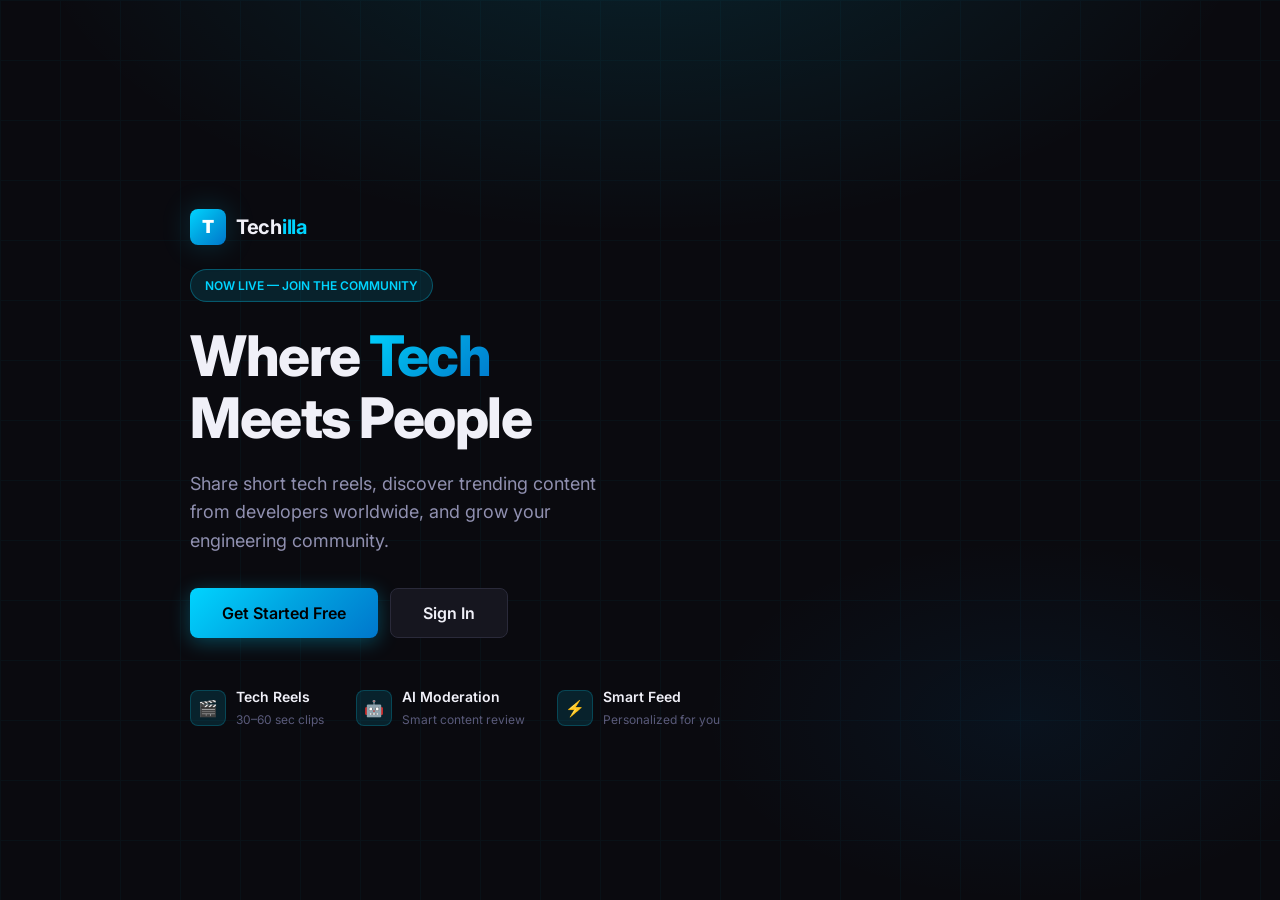
==== commit af454727: "Start frontend server" ====
--- a/frontend/index.html
+++ b/frontend/index.html
@@ -11,216 +11,48 @@
   <style>
     .auth-step { display: none; }
     .auth-step.active { display: block; }
-    .features-strip {
-      display: flex; gap: 32px; flex-wrap: wrap; margin-top: 48px;
-    }
-    .feature-item {
-      display: flex; align-items: center; gap: 10px;
-      font-size: 14px; color: var(--text-secondary);
-    }
-    .feature-icon {
-      width: 36px; height: 36px;
-      background: var(--accent-dim); border: 1px solid rgba(0,212,255,0.2);
-      border-radius: var(--radius-sm);
-      display: flex; align-items: center; justify-content: center;
-      font-size: 16px; flex-shrink: 0;
-    }
+    .features-strip { display: flex; gap: 32px; flex-wrap: wrap; margin-top: 48px; }
+    .feature-item { display: flex; align-items: center; gap: 10px; font-size: 14px; color: var(--text-secondary); }
+    .feature-icon { width: 36px; height: 36px; background: var(--accent-dim); border: 1px solid rgba(0,212,255,0.2); border-radius: var(--radius-sm); display: flex; align-items: center; justify-content: center; font-size: 16px; flex-shrink: 0; }
     .feature-text strong { display: block; font-weight: 600; color: var(--text-primary); font-size: 14px; }
     .feature-text span { font-size: 12px; color: var(--text-muted); }
-    .floating-card {
-      position: absolute; background: var(--bg-card);
-      border: 1px solid var(--border); border-radius: var(--radius-md);
-      padding: 12px 16px; box-shadow: var(--shadow-md);
-      animation: float 6s ease-in-out infinite;
-      display: flex; align-items: center; gap: 10px;
-      font-size: 13px; font-weight: 600; color: var(--text-primary);
-    }
-    @keyframes float {
-      0%, 100% { transform: translateY(0); }
-      50% { transform: translateY(-10px); }
-    }
-    .fc-1 { top: 15%; right: -20px; animation-delay: 0s; }
-    .fc-2 { bottom: 20%; right: 40px; animation-delay: 2s; }
-    .fc-3 { top: 50%; left: -30px; animation-delay: 4s; }
-    .phone-mockup {
-      position: relative; width: 100%; max-width: 280px;
-      margin: 0 auto;
-    }
-    .phone-frame {
-      background: var(--bg-card);
-      border: 2px solid var(--border-light);
-      border-radius: 32px; overflow: hidden;
-      aspect-ratio: 9/19;
-      box-shadow: var(--shadow-lg), 0 0 60px rgba(0,212,255,0.1);
-      position: relative;
-    }
-    .phone-screen {
-      width: 100%; height: 100%;
-      background: var(--bg-primary);
-      display: flex; flex-direction: column;
-    }
-    .phone-header {
-      padding: 16px 16px 8px;
-      display: flex; align-items: center; justify-content: space-between;
-    }
-    .phone-logo {
-      font-size: 14px; font-weight: 800; color: var(--accent);
-    }
-    .phone-notch {
-      width: 80px; height: 20px;
-      background: var(--bg-card); border-radius: 0 0 14px 14px;
-      position: absolute; top: 0; left: 50%; transform: translateX(-50%);
-    }
-    .phone-reel {
-      flex: 1; position: relative; overflow: hidden;
-      background: linear-gradient(180deg, rgba(0,212,255,0.08) 0%, rgba(0,0,0,0) 100%);
-    }
-    .phone-reel-bg {
-      width: 100%; height: 100%;
-      background: linear-gradient(145deg, #0f1520 0%, #0a0f1a 100%);
-      display: flex; align-items: center; justify-content: center;
-    }
-    .phone-play { font-size: 40px; opacity: 0.3; }
-    .phone-info {
-      position: absolute; bottom: 16px; left: 16px; right: 16px;
-    }
-    .phone-user { display: flex; align-items: center; gap: 8px; margin-bottom: 8px; }
-    .phone-avatar {
-      width: 28px; height: 28px; border-radius: 50%;
-      background: var(--gradient-main);
-      display: flex; align-items: center; justify-content: center;
-      font-size: 12px; font-weight: 700; color: #000;
-    }
-    .phone-username { font-size: 12px; font-weight: 600; color: #fff; }
-    .phone-desc { font-size: 10px; color: rgba(255,255,255,0.6); }
-    .phone-actions {
-      position: absolute; right: 12px; bottom: 60px;
-      display: flex; flex-direction: column; gap: 16px; align-items: center;
-    }
-    .phone-action { font-size: 20px; }
-    .phone-action-count { font-size: 9px; color: rgba(255,255,255,0.6); text-align: center; }
-    .forgot-link {
-      font-size: 13px; color: var(--accent); cursor: pointer;
-      text-align: right; display: block; margin-top: -12px; margin-bottom: 20px;
-      text-decoration: none;
-    }
-    .forgot-link:hover { text-decoration: underline; }
-    .otp-resend {
-      text-align: center; margin-top: 16px; font-size: 13px; color: var(--text-muted);
-    }
-    .otp-resend button {
-      background: none; border: none; color: var(--accent);
-      cursor: pointer; font-size: 13px; font-family: var(--font);
-    }
-    .otp-resend button:hover { text-decoration: underline; }
-    .otp-timer { color: var(--text-muted); }
   </style>
 </head>
 <body>
-  <!-- HERO SECTION -->
   <section class="hero-section" id="landingSection">
     <div class="hero-bg"></div>
     <div class="hero-grid"></div>
     <div class="hero-content">
-      <!-- LEFT: TEXT + FEATURES -->
       <div class="hero-text fade-in">
         <div class="navbar-brand" style="margin-bottom: 24px;">
           <div class="navbar-logo">T</div>
           <span class="navbar-title">Tech<span>illa</span></span>
         </div>
-        <div class="hero-badge">
-          Now Live — Join the Community
-        </div>
-        <h1 class="hero-title">
-          Where <span class="gradient-text">Tech</span><br/>Meets People
-        </h1>
-        <p class="hero-subtitle">
-          Share short tech reels, discover trending content from developers worldwide, and grow your engineering community.
-        </p>
+        <div class="hero-badge">Now Live — Join the Community</div>
+        <h1 class="hero-title">Where <span class="gradient-text">Tech</span><br/>Meets People</h1>
+        <p class="hero-subtitle">Share short tech reels, discover trending content from developers worldwide, and grow your engineering community.</p>
         <div class="hero-cta">
-          <button class="btn btn-primary btn-lg" onclick="showSection('auth')">
-            Get Started Free
-          </button>
-          <button class="btn btn-secondary btn-lg" onclick="showSection('auth', 'login')">
-            Sign In
-          </button>
+          <button class="btn btn-primary btn-lg" onclick="showSection('auth')">Get Started Free</button>
+          <button class="btn btn-secondary btn-lg" onclick="showSection('auth', 'login')">Sign In</button>
         </div>
         <div class="features-strip">
           <div class="feature-item">
             <div class="feature-icon">🎬</div>
-            <div class="feature-text">
-              <strong>Tech Reels</strong>
-              <span>30–60 sec clips</span>
-            </div>
+            <div class="feature-text"><strong>Tech Reels</strong><span>30–60 sec clips</span></div>
           </div>
           <div class="feature-item">
             <div class="feature-icon">🤖</div>
-            <div class="feature-text">
-              <strong>AI Moderation</strong>
-              <span>Smart content review</span>
-            </div>
+            <div class="feature-text"><strong>AI Moderation</strong><span>Smart content review</span></div>
           </div>
           <div class="feature-item">
             <div class="feature-icon">⚡</div>
-            <div class="feature-text">
-              <strong>Smart Feed</strong>
-              <span>Personalized for you</span>
-            </div>
-          </div>
-        </div>
-      </div>
-
-      <!-- RIGHT: PHONE MOCKUP + AUTH CARD -->
-      <div style="display:flex; justify-content:center; align-items:center; position:relative;">
-        <div class="phone-mockup">
-          <div class="phone-frame">
-            <div class="phone-notch"></div>
-            <div class="phone-screen">
-              <div class="phone-header">
-                <span class="phone-logo">Techilla</span>
-                <span style="font-size:16px;">🔔</span>
-              </div>
-              <div class="phone-reel">
-                <div class="phone-reel-bg">
-                  <div class="phone-play">▶️</div>
-                </div>
-                <div class="phone-info">
-                  <div class="phone-user">
-                    <div class="phone-avatar">A</div>
-                    <span class="phone-username">@archit_dev</span>
-                  </div>
-                  <div class="phone-desc">Building a Kafka-based event streaming pipeline in 45 seconds... 🔥</div>
-                </div>
-                <div class="phone-actions">
-                  <div>
-                    <div class="phone-action">❤️</div>
-                    <div class="phone-action-count">4.2k</div>
-                  </div>
-                  <div>
-                    <div class="phone-action">💬</div>
-                    <div class="phone-action-count">128</div>
-                  </div>
-                  <div>
-                    <div class="phone-action">🔖</div>
-                    <div class="phone-action-count">Save</div>
-                  </div>
-                </div>
-              </div>
-            </div>
-          </div>
-          <!-- Floating cards -->
-          <div class="floating-card fc-1">
-            <span>🔥</span> Trending in #React
-          </div>
-          <div class="floating-card fc-2">
-            <span>👥</span> 12k Developers
+            <div class="feature-text"><strong>Smart Feed</strong><span>Personalized for you</span></div>
           </div>
         </div>
       </div>
     </div>
   </section>
 
-  <!-- AUTH SECTION -->
   <section class="hero-section" id="authSection" style="display:none;">
     <div class="hero-bg"></div>
     <div class="hero-grid"></div>
@@ -230,8 +62,7 @@
         <span class="navbar-title">Tech<span>illa</span></span>
       </a>
 
-      <!-- LOGIN STEP -->
-      <div class="auth-card auth-step" id="stepLogin">
+      <div class="auth-card auth-step active" id="stepLogin">
         <div class="auth-tabs">
           <button class="auth-tab active" id="tabLogin" onclick="switchAuthTab('login')">Sign In</button>
           <button class="auth-tab" id="tabRegister" onclick="switchAuthTab('register')">Create Account</button>
@@ -252,15 +83,12 @@
             </div>
           </div>
           <a class="forgot-link" onclick="showStep('stepForgot')">Forgot password?</a>
-          <button type="submit" class="btn btn-primary w-full" id="loginBtn">
-            Sign In
-          </button>
+          <button type="submit" class="btn btn-primary w-full" id="loginBtn">Sign In</button>
         </form>
         <div class="divider">or</div>
         <button class="btn btn-ghost w-full" onclick="switchAuthTab('register')">Create a new account</button>
       </div>
 
-      <!-- REGISTER STEP -->
       <div class="auth-card auth-step" id="stepRegister">
         <div class="auth-tabs">
           <button class="auth-tab" id="tabLoginR" onclick="switchAuthTab('login')">Sign In</button>
@@ -289,15 +117,12 @@
             </div>
             <span class="form-error" id="confirmError">Passwords do not match</span>
           </div>
-          <button type="submit" class="btn btn-primary w-full" id="registerBtn">
-            Create Account
-          </button>
+          <button type="submit" class="btn btn-primary w-full" id="registerBtn">Create Account</button>
         </form>
         <div class="divider">or</div>
         <button class="btn btn-ghost w-full" onclick="switchAuthTab('login')">Sign in to existing account</button>
       </div>
 
-      <!-- OTP VERIFY STEP -->
       <div class="auth-card auth-step" id="stepOtp">
         <div style="text-align:center; margin-bottom:28px;">
           <div style="font-size:40px; margin-bottom:12px;">📨</div>
@@ -315,16 +140,12 @@
           </div>
           <button type="submit" class="btn btn-primary w-full mt-2" id="otpBtn" style="margin-top:24px;">Verify Code</button>
         </form>
-        <div class="otp-resend">
-          Didn't get it? <button onclick="handleResendOtp()" id="resendBtn">Resend OTP</button>
-          <span class="otp-timer" id="otpTimer"></span>
-        </div>
+        <div class="otp-resend">Didn't get it? <button onclick="handleResendOtp()" id="resendBtn">Resend OTP</button><span class="otp-timer" id="otpTimer"></span></div>
         <div style="text-align:center; margin-top:16px;">
           <button class="btn btn-ghost btn-sm" onclick="showStep('stepLogin')">← Back to sign in</button>
         </div>
       </div>
 
-      <!-- FORGOT PASSWORD STEP -->
       <div class="auth-card auth-step" id="stepForgot">
         <div style="text-align:center; margin-bottom:28px;">
           <div style="font-size:40px; margin-bottom:12px;">🔑</div>
@@ -346,7 +167,6 @@
         </div>
       </div>
 
-      <!-- RESET PASSWORD STEP -->
       <div class="auth-card auth-step" id="stepReset">
         <div style="text-align:center; margin-bottom:28px;">
           <div style="font-size:40px; margin-bottom:12px;">🔐</div>
@@ -368,18 +188,15 @@
           <button type="submit" class="btn btn-primary w-full">Reset Password</button>
         </form>
       </div>
-
     </div>
   </section>
 
-  <!-- CREATE PROFILE MODAL -->
   <div class="modal-overlay" id="createProfileModal">
     <div class="modal">
       <div class="modal-header">
         <h3 class="modal-title">Complete Your Profile</h3>
         <span style="font-size:13px; color:var(--text-muted);">Step 2 of 2</span>
       </div>
-      <p style="color:var(--text-muted); font-size:14px; margin-bottom:24px;">Tell the community who you are — you can always edit this later.</p>
       <form id="createProfileForm" onsubmit="handleCreateProfile(event)">
         <div class="form-group" style="text-align:center;">
           <div id="profilePicPreview" style="width:80px;height:80px;border-radius:50%;background:var(--accent-dim);border:2px dashed var(--accent);display:flex;align-items:center;justify-content:center;margin:0 auto 12px;font-size:32px;cursor:pointer;overflow:hidden;position:relative;">
@@ -390,34 +207,12 @@
           <label class="form-label" style="text-align:center; cursor:pointer;" onclick="document.getElementById('profilePicInput').click()">Upload profile photo</label>
         </div>
         <div class="form-group">
-          <label class="form-label">Username <span style="color:var(--error)">*</span></label>
-          <input type="text" class="form-control" id="cpUsername" placeholder="your_handle" required oninput="checkUsernameDebounced(this.value)" />
-          <span class="form-error" id="usernameMsg"></span>
+          <label class="form-label">Username</label>
+          <input type="text" class="form-control" id="cpUsername" placeholder="your_handle" required />
         </div>
         <div class="form-group">
           <label class="form-label">Bio</label>
-          <textarea class="form-control" id="cpBio" placeholder="Tell us about yourself..." rows="3" maxlength="200"></textarea>
-        </div>
-        <div class="form-group">
-          <label class="form-label">Skills <span style="color:var(--text-muted);font-weight:400;">(press Enter to add)</span></label>
-          <div class="tags-input-wrap" onclick="this.querySelector('.tags-input').focus()">
-            <div id="skillTags"></div>
-            <input class="tags-input" id="skillInput" placeholder="e.g. React, Java, Kafka..." onkeydown="handleTagInput(event,'skill')" />
-          </div>
-        </div>
-        <div class="form-group">
-          <label class="form-label">Interests <span style="color:var(--text-muted);font-weight:400;">(press Enter to add)</span></label>
-          <div class="tags-input-wrap" onclick="this.querySelector('.tags-input').focus()">
-            <div id="interestTags"></div>
-            <input class="tags-input" id="interestInput" placeholder="e.g. DevOps, ML, Web..." onkeydown="handleTagInput(event,'interest')" />
-          </div>
-        </div>
-        <div class="form-group">
-          <label class="form-label">GitHub URL</label>
-          <div class="input-with-icon">
-            <span class="input-icon">🔗</span>
-            <input type="url" class="form-control" id="cpGithub" placeholder="https://github.com/username" />
-          </div>
+          <textarea class="form-control" id="cpBio" rows="3" maxlength="200"></textarea>
         </div>
         <button type="submit" class="btn btn-primary w-full" id="createProfileBtn">Create Profile</button>
       </form>
@@ -425,29 +220,17 @@
   </div>
 
   <div class="toast-container"></div>
-
   <script src="app.js"></script>
   <script>
-    const profileTags = { skill: [], interest: [] };
+    if (auth.isLoggedIn()) window.location.href = 'feed.html';
     let currentOtpEmail = '';
     let otpTimerInterval = null;
-    let usernameCheckTimeout = null;
-
-    // Redirect if already logged in
-    if (auth.isLoggedIn()) window.location.href = 'feed.html';
 
     function showSection(name, tab = null) {
       document.getElementById('landingSection').style.display = name === 'landing' ? '' : 'none';
       document.getElementById('authSection').style.display = name === 'auth' ? '' : 'none';
       if (name === 'auth') {
         showStep(tab === 'login' ? 'stepLogin' : 'stepRegister');
-        if (tab === 'login') {
-          document.getElementById('tabLogin').classList.add('active');
-          document.getElementById('tabRegister').classList.remove('active');
-        } else {
-          document.getElementById('tabLogin').classList.remove('active');
-          document.getElementById('tabRegister').classList.add('active');
-        }
       }
     }
 
@@ -458,7 +241,7 @@
     function showStep(stepId) {
       document.querySelectorAll('.auth-step').forEach(s => s.classList.remove('active'));
       const el = document.getElementById(stepId);
-      if (el) { el.classList.add('active'); el.classList.add('scale-in'); }
+      if (el) el.classList.add('active');
     }
 
     async function handleLogin(e) {
@@ -467,10 +250,7 @@
       btn.disabled = true;
       btn.innerHTML = '<span class="spinner"></span> Signing in...';
       try {
-        const res = await api.login(
-          document.getElementById('loginEmail').value,
-          document.getElementById('loginPassword').value
-        );
+        const res = await api.login(document.getElementById('loginEmail').value, document.getElementById('loginPassword').value);
         api.setToken(res.token);
         auth.setUser({ email: res.email });
         toast('Welcome back!', 'success');
@@ -486,15 +266,13 @@
     async function handleRegister(e) {
       e.preventDefault();
       const pw = document.getElementById('regPassword').value;
-      const confirm = document.getElementById('regConfirm').value;
-      if (pw !== confirm) {
+      if (pw !== document.getElementById('regConfirm').value) {
         document.getElementById('confirmError').classList.add('show');
         return;
       }
       document.getElementById('confirmError').classList.remove('show');
       const btn = document.getElementById('registerBtn');
       btn.disabled = true;
-      btn.innerHTML = '<span class="spinner"></span> Creating account...';
       try {
         currentOtpEmail = document.getElementById('regEmail').value;
         await api.register(currentOtpEmail, pw);
@@ -502,12 +280,10 @@
         showStep('stepOtp');
         initOtpInputs();
         startOtpTimer(300);
-        toast('OTP sent to your email!', 'success');
       } catch (err) {
         toast(err.message || 'Registration failed', 'error');
       } finally {
         btn.disabled = false;
-        btn.innerHTML = 'Create Account';
       }
     }
 
@@ -515,69 +291,24 @@
       const inputs = document.querySelectorAll('#otpInputs .otp-input');
       inputs.forEach((inp, i) => {
         inp.value = '';
-        inp.classList.remove('filled');
         inp.addEventListener('input', () => {
-          inp.classList.toggle('filled', inp.value.length > 0);
-          if (inp.value && i < inputs.length - 1) inputs[i + 1].focus();
-        });
-        inp.addEventListener('keydown', (e) => {
-          if (e.key === 'Backspace' && !inp.value && i > 0) inputs[i - 1].focus();
-        });
-        inp.addEventListener('paste', (e) => {
-          const data = e.clipboardData.getData('text').replace(/\D/g,'').slice(0,6);
-          if (data) {
-            inputs.forEach((inp2, j) => {
-              inp2.value = data[j] || '';
-              inp2.classList.toggle('filled', !!inp2.value);
-            });
-            e.preventDefault();
-          }
+          if (inp.value && i < inputs.length - 1) inputs[i+1].focus();
         });
       });
       inputs[0].focus();
     }
 
-    function getOtpValue() {
-      return Array.from(document.querySelectorAll('#otpInputs .otp-input')).map(i => i.value).join('');
-    }
-
-    function startOtpTimer(seconds) {
-      clearInterval(otpTimerInterval);
-      const timerEl = document.getElementById('otpTimer');
-      const resendBtn = document.getElementById('resendBtn');
-      resendBtn.disabled = true;
-      let remaining = seconds;
-      timerEl.textContent = ` (${Math.floor(remaining/60)}:${String(remaining%60).padStart(2,'0')})`;
-      otpTimerInterval = setInterval(() => {
-        remaining--;
-        if (remaining <= 0) {
-          clearInterval(otpTimerInterval);
-          timerEl.textContent = '';
-          resendBtn.disabled = false;
-        } else {
-          timerEl.textContent = ` (${Math.floor(remaining/60)}:${String(remaining%60).padStart(2,'0')})`;
-        }
-      }, 1000);
-    }
-
     async function handleVerifyOtp(e) {
       e.preventDefault();
-      const otp = getOtpValue();
+      const otp = Array.from(document.querySelectorAll('#otpInputs .otp-input')).map(i => i.value).join('');
       if (otp.length < 6) { toast('Enter the full 6-digit code', 'error'); return; }
-      const btn = document.getElementById('otpBtn');
-      btn.disabled = true;
-      btn.innerHTML = '<span class="spinner"></span> Verifying...';
       try {
         const res = await api.verifyOtp(currentOtpEmail, otp);
         api.setToken(res.token);
         auth.setUser({ email: res.email });
-        toast('Account verified!', 'success');
         openModal('createProfileModal');
       } catch (err) {
         toast(err.message || 'Invalid OTP', 'error');
-      } finally {
-        btn.disabled = false;
-        btn.innerHTML = 'Verify Code';
       }
     }
 
@@ -587,16 +318,26 @@
         toast('OTP resent!', 'success');
         startOtpTimer(300);
       } catch (err) {
-        toast(err.message || 'Failed to resend', 'error');
-      }
+        toast(err.message || 'Failed', 'error');
+      }
+    }
+
+    function startOtpTimer(s) {
+      clearInterval(otpTimerInterval);
+      let r = s;
+      document.getElementById('otpTimer').textContent = ` (${Math.floor(r/60)}:${String(r%60).padStart(2,'0')})`;
+      otpTimerInterval = setInterval(() => {
+        r--;
+        if (r <= 0) { clearInterval(otpTimerInterval); document.getElementById('otpTimer').textContent = ''; }
+        else document.getElementById('otpTimer').textContent = ` (${Math.floor(r/60)}:${String(r%60).padStart(2,'0')})`;
+      }, 1000);
     }
 
     async function handleForgotPassword(e) {
       e.preventDefault();
-      const email = document.getElementById('forgotEmail').value;
-      try {
-        await api.sendResetOtp(email);
-        currentOtpEmail = email;
+      try {
+        await api.sendResetOtp(document.getElementById('forgotEmail').value);
+        currentOtpEmail = document.getElementById('forgotEmail').value;
         toast('Reset code sent!', 'success');
         showStep('stepReset');
       } catch (err) {
@@ -607,19 +348,14 @@
     async function handleResetPassword(e) {
       e.preventDefault();
       try {
-        await api.resetPassword(
-          currentOtpEmail,
-          document.getElementById('resetOtp').value,
-          document.getElementById('newPassword').value
-        );
-        toast('Password reset! Please sign in.', 'success');
+        await api.resetPassword(currentOtpEmail, document.getElementById('resetOtp').value, document.getElementById('newPassword').value);
+        toast('Password reset!', 'success');
         showStep('stepLogin');
       } catch (err) {
-        toast(err.message || 'Failed to reset password', 'error');
-      }
-    }
-
-    // Profile creation
+        toast(err.message || 'Failed', 'error');
+      }
+    }
+
     function previewProfilePic(input) {
       const file = input.files[0];
       if (!file) return;
@@ -629,87 +365,19 @@
       document.getElementById('picPlaceholder').style.display = 'none';
     }
 
-    function handleTagInput(e, type) {
-      if (e.key === 'Enter' || e.key === ',') {
-        e.preventDefault();
-        const input = document.getElementById(type === 'skill' ? 'skillInput' : 'interestInput');
-        const val = input.value.trim().replace(/,/g,'');
-        if (val && !profileTags[type].includes(val)) {
-          profileTags[type].push(val);
-          renderTags(type);
-        }
-        input.value = '';
-      }
-    }
-
-    function renderTags(type) {
-      const container = document.getElementById(type === 'skill' ? 'skillTags' : 'interestTags');
-      container.innerHTML = '';
-      profileTags[type].forEach((tag, i) => {
-        const span = document.createElement('span');
-        span.className = `tag-item`;
-        span.innerHTML = `${tag}<button class="tag-remove" onclick="removeTag('${type}',${i})">×</button>`;
-        container.appendChild(span);
-      });
-    }
-
-    function removeTag(type, i) {
-      profileTags[type].splice(i, 1);
-      renderTags(type);
-    }
-
-    function checkUsernameDebounced(val) {
-      clearTimeout(usernameCheckTimeout);
-      const msg = document.getElementById('usernameMsg');
-      if (!val) { msg.textContent = ''; msg.classList.remove('show'); return; }
-      usernameCheckTimeout = setTimeout(async () => {
-        try {
-          const res = await api.checkUsername(val);
-          if (res.available) {
-            msg.textContent = '✓ Username available';
-            msg.style.color = 'var(--success)';
-            msg.classList.add('show');
-          } else {
-            msg.textContent = '✗ Username taken';
-            msg.style.color = 'var(--error)';
-            msg.classList.add('show');
-          }
-        } catch {}
-      }, 500);
-    }
-
     async function handleCreateProfile(e) {
       e.preventDefault();
-      const username = document.getElementById('cpUsername').value.trim();
-      if (!username) { toast('Username is required', 'error'); return; }
       const picInput = document.getElementById('profilePicInput');
       if (!picInput.files[0]) { toast('Please upload a profile photo', 'error'); return; }
-
       const fd = new FormData();
-      const profileData = {
-        username,
-        bio: document.getElementById('cpBio').value,
-        skills: profileTags.skill,
-        interests: profileTags.interest,
-        githubUrl: document.getElementById('cpGithub').value || null
-      };
-      fd.append('profile', JSON.stringify(profileData));
+      fd.append('profile', JSON.stringify({username: document.getElementById('cpUsername').value, bio: document.getElementById('cpBio').value}));
       fd.append('profilePic', picInput.files[0]);
-
-      const btn = document.getElementById('createProfileBtn');
-      btn.disabled = true;
-      btn.innerHTML = '<span class="spinner"></span> Creating...';
-      try {
-        const profile = await api.createProfile(fd);
-        localStorage.setItem('techilla_profile', JSON.stringify(profile));
-        toast('Profile created!', 'success');
+      try {
+        await api.createProfile(fd);
         closeModal('createProfileModal');
-        setTimeout(() => window.location.href = 'feed.html', 500);
-      } catch (err) {
-        toast(err.message || 'Failed to create profile', 'error');
-      } finally {
-        btn.disabled = false;
-        btn.innerHTML = 'Create Profile';
+        window.location.href = 'feed.html';
+      } catch (err) {
+        toast(err.message || 'Failed', 'error');
       }
     }
   </script>
--- a/frontend/styles.css
+++ b/frontend/styles.css
@@ -6,20 +6,15 @@
   --border: #2a2a3a;
   --border-light: #333348;
   --accent: #00d4ff;
-  --accent-hover: #00bde6;
   --accent-dim: rgba(0, 212, 255, 0.12);
-  --accent-glow: rgba(0, 212, 255, 0.3);
   --success: #00e676;
   --success-dim: rgba(0, 230, 118, 0.12);
-  --warning: #ffb300;
-  --warning-dim: rgba(255, 179, 0, 0.12);
   --error: #ff4d6a;
   --error-dim: rgba(255, 77, 106, 0.12);
   --text-primary: #f0f0f8;
   --text-secondary: #9090b0;
   --text-muted: #5a5a7a;
   --gradient-main: linear-gradient(135deg, #00d4ff 0%, #00a3e0 50%, #0077cc 100%);
-  --gradient-card: linear-gradient(145deg, #16161f, #1e1e2a);
   --shadow-sm: 0 2px 8px rgba(0,0,0,0.4);
   --shadow-md: 0 4px 20px rgba(0,0,0,0.5);
   --shadow-lg: 0 8px 40px rgba(0,0,0,0.6);
@@ -27,1009 +22,95 @@
   --radius-sm: 8px;
   --radius-md: 12px;
   --radius-lg: 16px;
-  --radius-xl: 24px;
   --radius-full: 9999px;
   --font: 'Inter', -apple-system, BlinkMacSystemFont, 'Segoe UI', sans-serif;
-  --font-mono: 'JetBrains Mono', 'Fira Code', monospace;
-  --transition: all 0.2s cubic-bezier(0.4, 0, 0.2, 1);
-  --transition-slow: all 0.4s cubic-bezier(0.4, 0, 0.2, 1);
 }
 
 *, *::before, *::after { box-sizing: border-box; margin: 0; padding: 0; }
-
 html { scroll-behavior: smooth; }
-
-body {
-  font-family: var(--font);
-  background: var(--bg-primary);
-  color: var(--text-primary);
-  line-height: 1.6;
-  min-height: 100vh;
-  overflow-x: hidden;
-}
-
-/* ---- SCROLLBAR ---- */
-::-webkit-scrollbar { width: 6px; height: 6px; }
+body { font-family: var(--font); background: var(--bg-primary); color: var(--text-primary); line-height: 1.6; min-height: 100vh; overflow-x: hidden; }
+::-webkit-scrollbar { width: 6px; }
 ::-webkit-scrollbar-track { background: var(--bg-secondary); }
 ::-webkit-scrollbar-thumb { background: var(--border-light); border-radius: 3px; }
 ::-webkit-scrollbar-thumb:hover { background: var(--accent); }
 
-/* ---- NAVBAR ---- */
-.navbar {
-  position: fixed; top: 0; left: 0; right: 0; z-index: 1000;
-  height: 64px;
-  background: rgba(10, 10, 15, 0.85);
-  backdrop-filter: blur(20px);
-  -webkit-backdrop-filter: blur(20px);
-  border-bottom: 1px solid var(--border);
-  display: flex; align-items: center; justify-content: space-between;
-  padding: 0 24px;
-  transition: var(--transition);
-}
-.navbar-brand {
-  display: flex; align-items: center; gap: 10px;
-  text-decoration: none;
-}
-.navbar-logo {
-  width: 36px; height: 36px;
-  background: var(--gradient-main);
-  border-radius: var(--radius-sm);
-  display: flex; align-items: center; justify-content: center;
-  font-size: 18px; font-weight: 900; color: #fff;
-  box-shadow: var(--shadow-glow);
-}
-.navbar-title {
-  font-size: 20px; font-weight: 700; color: var(--text-primary);
-  letter-spacing: -0.3px;
-}
+.hero-section { min-height: 100vh; display: flex; align-items: center; justify-content: center; position: relative; overflow: hidden; padding: 80px 24px 40px; }
+.hero-bg { position: absolute; inset: 0; z-index: 0; background: radial-gradient(ellipse 80% 60% at 50% -10%, rgba(0,212,255,0.12) 0%, transparent 60%), radial-gradient(ellipse 50% 40% at 80% 80%, rgba(0,119,204,0.08) 0%, transparent 50%), var(--bg-primary); }
+.hero-grid { position: absolute; inset: 0; z-index: 0; opacity: 0.03; background-image: linear-gradient(var(--accent) 1px, transparent 1px), linear-gradient(90deg, var(--accent) 1px, transparent 1px); background-size: 60px 60px; }
+.hero-content { position: relative; z-index: 1; max-width: 900px; width: 100%; }
+.hero-text { max-width: 540px; }
+.hero-badge { display: inline-flex; align-items: center; gap: 8px; padding: 6px 14px; background: var(--accent-dim); border: 1px solid rgba(0,212,255,0.3); border-radius: var(--radius-full); font-size: 12px; font-weight: 600; color: var(--accent); text-transform: uppercase; margin-bottom: 24px; }
+.hero-title { font-size: clamp(36px, 5vw, 56px); font-weight: 800; line-height: 1.1; letter-spacing: -1.5px; margin-bottom: 20px; }
+.hero-title .gradient-text { background: var(--gradient-main); -webkit-background-clip: text; background-clip: text; -webkit-text-fill-color: transparent; }
+.hero-subtitle { font-size: 18px; color: var(--text-secondary); line-height: 1.6; margin-bottom: 32px; max-width: 440px; }
+.hero-cta { display: flex; gap: 12px; flex-wrap: wrap; }
+
+.navbar-logo { width: 36px; height: 36px; background: var(--gradient-main); border-radius: var(--radius-sm); display: flex; align-items: center; justify-content: center; font-size: 18px; font-weight: 900; color: #fff; box-shadow: var(--shadow-glow); }
+.navbar-brand { display: flex; align-items: center; gap: 10px; text-decoration: none; }
+.navbar-title { font-size: 20px; font-weight: 700; color: var(--text-primary); letter-spacing: -0.3px; }
 .navbar-title span { color: var(--accent); }
 
-.navbar-search {
-  flex: 1; max-width: 400px; margin: 0 32px;
-  position: relative;
-}
-.navbar-search input {
-  width: 100%; padding: 8px 16px 8px 40px;
-  background: var(--bg-secondary);
-  border: 1px solid var(--border);
-  border-radius: var(--radius-full);
-  color: var(--text-primary);
-  font-size: 14px; font-family: var(--font);
-  outline: none; transition: var(--transition);
-}
-.navbar-search input:focus {
-  border-color: var(--accent);
-  background: var(--bg-card);
-  box-shadow: 0 0 0 3px var(--accent-dim);
-}
-.navbar-search input::placeholder { color: var(--text-muted); }
-.navbar-search .search-icon {
-  position: absolute; left: 12px; top: 50%; transform: translateY(-50%);
-  color: var(--text-muted); font-size: 15px; pointer-events: none;
-}
-.search-results {
-  position: absolute; top: calc(100% + 8px); left: 0; right: 0;
-  background: var(--bg-card);
-  border: 1px solid var(--border);
-  border-radius: var(--radius-md);
-  box-shadow: var(--shadow-lg);
-  max-height: 300px; overflow-y: auto;
-  display: none;
-  z-index: 100;
-}
-.search-results.show { display: block; }
-.search-result-item {
-  display: flex; align-items: center; gap: 12px;
-  padding: 12px 16px;
-  cursor: pointer; transition: var(--transition);
-  text-decoration: none; color: var(--text-primary);
-}
-.search-result-item:hover { background: var(--bg-hover); }
-.search-result-avatar {
-  width: 36px; height: 36px; border-radius: 50%;
-  object-fit: cover; background: var(--bg-hover);
-  flex-shrink: 0;
-}
-.search-result-name { font-size: 14px; font-weight: 500; }
-
-.navbar-nav {
-  display: flex; align-items: center; gap: 8px;
-}
-.nav-btn {
-  display: flex; align-items: center; gap: 6px;
-  padding: 8px 16px;
-  background: transparent;
-  border: 1px solid transparent;
-  border-radius: var(--radius-sm);
-  color: var(--text-secondary);
-  font-size: 14px; font-weight: 500;
-  cursor: pointer; text-decoration: none;
-  transition: var(--transition);
-}
-.nav-btn:hover { color: var(--text-primary); background: var(--bg-hover); }
-.nav-btn.active { color: var(--accent); }
-.nav-btn.primary {
-  background: var(--accent); color: #000; border-color: var(--accent);
-  font-weight: 600;
-}
-.nav-btn.primary:hover { background: var(--accent-hover); }
-.nav-avatar {
-  width: 32px; height: 32px; border-radius: 50%;
-  object-fit: cover;
-  border: 2px solid var(--border);
-  cursor: pointer; transition: var(--transition);
-}
-.nav-avatar:hover { border-color: var(--accent); }
-
-/* ---- HERO / AUTH SECTION ---- */
-.hero-section {
-  min-height: 100vh;
-  display: flex; align-items: center; justify-content: center;
-  position: relative; overflow: hidden;
-  padding: 80px 24px 40px;
-}
-.hero-bg {
-  position: absolute; inset: 0; z-index: 0;
-  background:
-    radial-gradient(ellipse 80% 60% at 50% -10%, rgba(0,212,255,0.12) 0%, transparent 60%),
-    radial-gradient(ellipse 50% 40% at 80% 80%, rgba(0,119,204,0.08) 0%, transparent 50%),
-    var(--bg-primary);
-}
-.hero-grid {
-  position: absolute; inset: 0; z-index: 0; opacity: 0.03;
-  background-image:
-    linear-gradient(var(--accent) 1px, transparent 1px),
-    linear-gradient(90deg, var(--accent) 1px, transparent 1px);
-  background-size: 60px 60px;
-}
-.hero-content {
-  position: relative; z-index: 1;
-  max-width: 1200px; width: 100%;
-  display: grid; grid-template-columns: 1fr 1fr;
-  gap: 80px; align-items: center;
-}
-.hero-text { max-width: 540px; }
-.hero-badge {
-  display: inline-flex; align-items: center; gap: 8px;
-  padding: 6px 14px;
-  background: var(--accent-dim);
-  border: 1px solid rgba(0,212,255,0.3);
-  border-radius: var(--radius-full);
-  font-size: 12px; font-weight: 600; color: var(--accent);
-  letter-spacing: 0.5px; text-transform: uppercase;
-  margin-bottom: 24px;
-}
-.hero-badge::before {
-  content: '';
-  width: 6px; height: 6px; border-radius: 50%;
-  background: var(--accent);
-  animation: pulse 2s infinite;
-}
-@keyframes pulse {
-  0%, 100% { opacity: 1; transform: scale(1); }
-  50% { opacity: 0.5; transform: scale(1.3); }
-}
-.hero-title {
-  font-size: clamp(36px, 5vw, 56px);
-  font-weight: 800; line-height: 1.1;
-  letter-spacing: -1.5px; margin-bottom: 20px;
-}
-.hero-title .gradient-text {
-  background: var(--gradient-main);
-  -webkit-background-clip: text; background-clip: text;
-  -webkit-text-fill-color: transparent;
-}
-.hero-subtitle {
-  font-size: 18px; color: var(--text-secondary);
-  line-height: 1.6; margin-bottom: 32px; max-width: 440px;
-}
-.hero-cta { display: flex; gap: 12px; flex-wrap: wrap; }
-
-/* ---- BUTTONS ---- */
-.btn {
-  display: inline-flex; align-items: center; justify-content: center; gap: 8px;
-  padding: 12px 24px;
-  border-radius: var(--radius-sm);
-  font-size: 15px; font-weight: 600; font-family: var(--font);
-  cursor: pointer; border: none; text-decoration: none;
-  transition: var(--transition);
-  position: relative; overflow: hidden; white-space: nowrap;
-}
-.btn-primary {
-  background: var(--gradient-main);
-  color: #000;
-  box-shadow: 0 4px 20px rgba(0,212,255,0.3);
-}
-.btn-primary:hover {
-  transform: translateY(-2px);
-  box-shadow: 0 6px 30px rgba(0,212,255,0.4);
-}
-.btn-secondary {
-  background: var(--bg-card);
-  color: var(--text-primary);
-  border: 1px solid var(--border);
-}
+.btn { display: inline-flex; align-items: center; justify-content: center; gap: 8px; padding: 12px 24px; border-radius: var(--radius-sm); font-size: 15px; font-weight: 600; font-family: var(--font); cursor: pointer; border: none; text-decoration: none; transition: all 0.2s ease; position: relative; overflow: hidden; white-space: nowrap; }
+.btn-primary { background: var(--gradient-main); color: #000; box-shadow: 0 4px 20px rgba(0,212,255,0.3); }
+.btn-primary:hover { transform: translateY(-2px); box-shadow: 0 6px 30px rgba(0,212,255,0.4); }
+.btn-secondary { background: var(--bg-card); color: var(--text-primary); border: 1px solid var(--border); }
 .btn-secondary:hover { background: var(--bg-hover); border-color: var(--border-light); }
-.btn-ghost {
-  background: transparent; color: var(--text-secondary);
-  border: 1px solid var(--border);
-}
+.btn-ghost { background: transparent; color: var(--text-secondary); border: 1px solid var(--border); }
 .btn-ghost:hover { background: var(--bg-hover); color: var(--text-primary); }
-.btn-danger { background: var(--error); color: #fff; }
-.btn-danger:hover { background: #e0003d; }
 .btn-sm { padding: 8px 16px; font-size: 13px; }
 .btn-lg { padding: 14px 32px; font-size: 16px; }
-.btn:disabled { opacity: 0.5; cursor: not-allowed; transform: none !important; }
+.btn:disabled { opacity: 0.5; cursor: not-allowed; }
+.w-full { width: 100%; }
 
-/* ---- AUTH CARD ---- */
-.auth-card {
-  background: var(--bg-card);
-  border: 1px solid var(--border);
-  border-radius: var(--radius-xl);
-  padding: 40px;
-  box-shadow: var(--shadow-lg);
-  width: 100%; max-width: 440px;
-  backdrop-filter: blur(10px);
-}
-.auth-tabs {
-  display: flex; margin-bottom: 32px;
-  background: var(--bg-secondary);
-  border-radius: var(--radius-sm);
-  padding: 4px;
-}
-.auth-tab {
-  flex: 1; padding: 10px;
-  background: transparent; border: none;
-  border-radius: calc(var(--radius-sm) - 2px);
-  font-size: 14px; font-weight: 600; font-family: var(--font);
-  color: var(--text-muted);
-  cursor: pointer; transition: var(--transition);
-}
-.auth-tab.active {
-  background: var(--bg-card);
-  color: var(--text-primary);
-  box-shadow: var(--shadow-sm);
-}
+.auth-card { background: var(--bg-card); border: 1px solid var(--border); border-radius: var(--radius-xl); padding: 40px; box-shadow: var(--shadow-lg); width: 100%; max-width: 440px; backdrop-filter: blur(10px); }
+.auth-tabs { display: flex; margin-bottom: 32px; background: var(--bg-secondary); border-radius: var(--radius-sm); padding: 4px; }
+.auth-tab { flex: 1; padding: 10px; background: transparent; border: none; border-radius: calc(var(--radius-sm) - 2px); font-size: 14px; font-weight: 600; font-family: var(--font); color: var(--text-muted); cursor: pointer; transition: all 0.2s ease; }
+.auth-tab.active { background: var(--bg-card); color: var(--text-primary); box-shadow: var(--shadow-sm); }
 
-/* ---- FORM ELEMENTS ---- */
 .form-group { margin-bottom: 20px; }
-.form-label {
-  display: block; margin-bottom: 6px;
-  font-size: 13px; font-weight: 600; color: var(--text-secondary);
-  letter-spacing: 0.3px;
-}
-.form-control {
-  width: 100%; padding: 12px 16px;
-  background: var(--bg-secondary);
-  border: 1px solid var(--border);
-  border-radius: var(--radius-sm);
-  color: var(--text-primary);
-  font-size: 15px; font-family: var(--font);
-  outline: none; transition: var(--transition);
-}
-.form-control:focus {
-  border-color: var(--accent);
-  background: var(--bg-card);
-  box-shadow: 0 0 0 3px var(--accent-dim);
-}
+.form-label { display: block; margin-bottom: 6px; font-size: 13px; font-weight: 600; color: var(--text-secondary); }
+.form-control { width: 100%; padding: 12px 16px; background: var(--bg-secondary); border: 1px solid var(--border); border-radius: var(--radius-sm); color: var(--text-primary); font-size: 15px; font-family: var(--font); outline: none; transition: all 0.2s ease; }
+.form-control:focus { border-color: var(--accent); background: var(--bg-card); box-shadow: 0 0 0 3px var(--accent-dim); }
 .form-control::placeholder { color: var(--text-muted); }
-.form-control.error { border-color: var(--error); }
-.form-error {
-  font-size: 12px; color: var(--error); margin-top: 4px;
-  display: none;
-}
+.form-error { font-size: 12px; color: var(--error); margin-top: 4px; display: none; }
 .form-error.show { display: block; }
-textarea.form-control { resize: vertical; min-height: 100px; }
+textarea.form-control { resize: vertical; }
 .input-with-icon { position: relative; }
-.input-with-icon .input-icon {
-  position: absolute; left: 14px; top: 50%; transform: translateY(-50%);
-  color: var(--text-muted); font-size: 16px; pointer-events: none;
-}
+.input-icon { position: absolute; left: 14px; top: 50%; transform: translateY(-50%); color: var(--text-muted); font-size: 16px; pointer-events: none; }
 .input-with-icon .form-control { padding-left: 42px; }
 
-/* ---- OTP INPUT ---- */
 .otp-container { display: flex; gap: 10px; justify-content: center; }
-.otp-input {
-  width: 52px; height: 56px;
-  text-align: center; font-size: 22px; font-weight: 700;
-  background: var(--bg-secondary);
-  border: 2px solid var(--border);
-  border-radius: var(--radius-sm);
-  color: var(--text-primary); font-family: var(--font);
-  outline: none; transition: var(--transition);
-}
-.otp-input:focus {
-  border-color: var(--accent);
-  box-shadow: 0 0 0 3px var(--accent-dim);
-}
-.otp-input.filled { border-color: var(--accent); background: var(--accent-dim); }
+.otp-input { width: 52px; height: 56px; text-align: center; font-size: 22px; font-weight: 700; background: var(--bg-secondary); border: 2px solid var(--border); border-radius: var(--radius-sm); color: var(--text-primary); font-family: var(--font); outline: none; transition: all 0.2s ease; }
+.otp-input:focus { border-color: var(--accent); box-shadow: 0 0 0 3px var(--accent-dim); }
 
-/* ---- MAIN LAYOUT ---- */
-.main-layout {
-  display: grid;
-  grid-template-columns: 240px 1fr 300px;
-  gap: 0;
-  min-height: 100vh;
-  padding-top: 64px;
-}
-.sidebar-left {
-  position: fixed; top: 64px; left: 0;
-  width: 240px; height: calc(100vh - 64px);
-  background: var(--bg-secondary);
-  border-right: 1px solid var(--border);
-  padding: 24px 16px;
-  overflow-y: auto;
-  display: flex; flex-direction: column;
-}
-.sidebar-right {
-  position: fixed; top: 64px; right: 0;
-  width: 300px; height: calc(100vh - 64px);
-  background: var(--bg-secondary);
-  border-left: 1px solid var(--border);
-  padding: 24px 16px;
-  overflow-y: auto;
-}
-.main-content {
-  margin-left: 240px;
-  margin-right: 300px;
-  min-height: calc(100vh - 64px);
-  padding: 24px;
-}
+.forgot-link { font-size: 13px; color: var(--accent); cursor: pointer; text-align: right; display: block; margin-top: -12px; margin-bottom: 20px; text-decoration: none; }
+.forgot-link:hover { text-decoration: underline; }
+.otp-resend { text-align: center; margin-top: 16px; font-size: 13px; color: var(--text-muted); }
+.otp-resend button { background: none; border: none; color: var(--accent); cursor: pointer; font-size: 13px; font-family: var(--font); }
+.otp-resend button:hover { text-decoration: underline; }
+.divider { display: flex; align-items: center; gap: 12px; margin: 20px 0; color: var(--text-muted); font-size: 13px; }
+.divider::before, .divider::after { content: ''; flex: 1; height: 1px; background: var(--border); }
 
-/* ---- SIDEBAR NAV ---- */
-.sidebar-section { margin-bottom: 32px; }
-.sidebar-label {
-  font-size: 11px; font-weight: 700; color: var(--text-muted);
-  text-transform: uppercase; letter-spacing: 1px;
-  padding: 0 12px; margin-bottom: 8px;
-}
-.sidebar-link {
-  display: flex; align-items: center; gap: 12px;
-  padding: 10px 12px;
-  border-radius: var(--radius-sm);
-  color: var(--text-secondary);
-  font-size: 14px; font-weight: 500;
-  text-decoration: none;
-  transition: var(--transition); cursor: pointer; border: none;
-  background: transparent; width: 100%; text-align: left;
-}
-.sidebar-link:hover { background: var(--bg-hover); color: var(--text-primary); }
-.sidebar-link.active {
-  background: var(--accent-dim);
-  color: var(--accent);
-  border: 1px solid rgba(0,212,255,0.15);
-}
-.sidebar-link .icon { font-size: 18px; width: 20px; flex-shrink: 0; }
-.sidebar-link .badge {
-  margin-left: auto;
-  background: var(--accent); color: #000;
-  font-size: 10px; font-weight: 700;
-  padding: 2px 7px; border-radius: var(--radius-full);
-  min-width: 18px; text-align: center;
-}
-.sidebar-user {
-  margin-top: auto;
-  padding: 16px;
-  background: var(--bg-card);
-  border: 1px solid var(--border);
-  border-radius: var(--radius-md);
-  display: flex; align-items: center; gap: 12px;
-  text-decoration: none;
-}
-.sidebar-user-avatar {
-  width: 40px; height: 40px; border-radius: 50%;
-  object-fit: cover; border: 2px solid var(--border);
-  background: var(--bg-hover);
-}
-.sidebar-user-info { min-width: 0; }
-.sidebar-user-name {
-  font-size: 14px; font-weight: 600; color: var(--text-primary);
-  white-space: nowrap; overflow: hidden; text-overflow: ellipsis;
-}
-.sidebar-user-handle {
-  font-size: 12px; color: var(--text-muted);
-}
-
-/* ---- FEED ---- */
-.feed-container {
-  max-width: 680px; margin: 0 auto;
-}
-.feed-header {
-  display: flex; align-items: center; justify-content: space-between;
-  margin-bottom: 24px;
-}
-.feed-title { font-size: 22px; font-weight: 700; }
-.feed-filter {
-  display: flex; gap: 8px;
-}
-.filter-chip {
-  padding: 6px 14px;
-  background: var(--bg-card); border: 1px solid var(--border);
-  border-radius: var(--radius-full);
-  font-size: 13px; font-weight: 500; color: var(--text-secondary);
-  cursor: pointer; transition: var(--transition);
-}
-.filter-chip:hover { border-color: var(--border-light); color: var(--text-primary); }
-.filter-chip.active { background: var(--accent-dim); border-color: rgba(0,212,255,0.4); color: var(--accent); }
-
-/* ---- REEL CARD ---- */
-.reel-card {
-  background: var(--bg-card);
-  border: 1px solid var(--border);
-  border-radius: var(--radius-lg);
-  overflow: hidden;
-  margin-bottom: 20px;
-  transition: var(--transition);
-}
-.reel-card:hover { border-color: var(--border-light); box-shadow: var(--shadow-md); }
-.reel-header {
-  display: flex; align-items: center; gap: 12px;
-  padding: 16px 20px;
-}
-.reel-avatar {
-  width: 44px; height: 44px; border-radius: 50%;
-  object-fit: cover; background: var(--bg-hover);
-  border: 2px solid var(--border); flex-shrink: 0;
-  cursor: pointer;
-}
-.reel-user-info { flex: 1; min-width: 0; }
-.reel-username {
-  font-size: 15px; font-weight: 600; color: var(--text-primary);
-  text-decoration: none; cursor: pointer;
-}
-.reel-username:hover { color: var(--accent); }
-.reel-time { font-size: 12px; color: var(--text-muted); margin-top: 1px; }
-.reel-menu-btn {
-  background: transparent; border: none; color: var(--text-muted);
-  font-size: 20px; cursor: pointer; padding: 4px;
-  border-radius: var(--radius-sm); transition: var(--transition);
-}
-.reel-menu-btn:hover { background: var(--bg-hover); color: var(--text-primary); }
-
-.reel-video-container {
-  position: relative; background: #000;
-  aspect-ratio: 9/16; max-height: 500px;
-  cursor: pointer; overflow: hidden;
-}
-.reel-thumbnail {
-  width: 100%; height: 100%;
-  object-fit: cover; display: block;
-  transition: var(--transition-slow);
-}
-.reel-play-overlay {
-  position: absolute; inset: 0;
-  display: flex; align-items: center; justify-content: center;
-  background: rgba(0,0,0,0.3);
-  opacity: 0; transition: var(--transition);
-}
-.reel-video-container:hover .reel-play-overlay { opacity: 1; }
-.play-icon {
-  width: 60px; height: 60px;
-  background: rgba(255,255,255,0.15);
-  backdrop-filter: blur(8px);
-  border-radius: 50%;
-  display: flex; align-items: center; justify-content: center;
-  font-size: 24px;
-}
-
-.reel-video {
-  width: 100%; height: 100%; object-fit: cover;
-  display: none;
-}
-.reel-video.playing { display: block; }
-.reel-thumbnail.hidden { display: none; }
-
-.reel-body { padding: 16px 20px; }
-.reel-description {
-  font-size: 15px; color: var(--text-primary);
-  line-height: 1.5; margin-bottom: 16px;
-}
-.reel-description .read-more {
-  color: var(--accent); cursor: pointer; font-weight: 500;
-}
-.reel-actions {
-  display: flex; align-items: center; gap: 20px;
-}
-.action-btn {
-  display: flex; align-items: center; gap: 6px;
-  background: transparent; border: none;
-  color: var(--text-secondary); font-size: 14px;
-  cursor: pointer; padding: 6px; border-radius: var(--radius-sm);
-  transition: var(--transition); font-family: var(--font);
-}
-.action-btn:hover { color: var(--text-primary); background: var(--bg-hover); }
-.action-btn.liked { color: #ff4d6a; }
-.action-btn.saved { color: var(--accent); }
-.action-btn .action-icon { font-size: 20px; }
-.action-btn .action-count { font-size: 13px; font-weight: 600; }
-
-/* ---- COMMENTS PANEL ---- */
-.comments-panel {
-  border-top: 1px solid var(--border);
-  display: none;
-}
-.comments-panel.show { display: block; }
-.comments-list {
-  max-height: 300px; overflow-y: auto;
-  padding: 16px 20px;
-}
-.comment-item {
-  display: flex; gap: 10px; margin-bottom: 16px;
-}
-.comment-avatar {
-  width: 32px; height: 32px; border-radius: 50%;
-  background: var(--bg-hover); object-fit: cover; flex-shrink: 0;
-}
-.comment-content { flex: 1; }
-.comment-user { font-size: 13px; font-weight: 600; color: var(--text-primary); }
-.comment-text { font-size: 14px; color: var(--text-secondary); margin-top: 2px; line-height: 1.4; }
-.comment-time { font-size: 11px; color: var(--text-muted); margin-top: 4px; }
-.comment-delete {
-  background: transparent; border: none;
-  color: var(--text-muted); font-size: 14px;
-  cursor: pointer; opacity: 0; transition: var(--transition);
-}
-.comment-item:hover .comment-delete { opacity: 1; }
-.comment-delete:hover { color: var(--error); }
-.comment-input-area {
-  padding: 12px 20px 16px;
-  border-top: 1px solid var(--border);
-  display: flex; gap: 10px; align-items: flex-end;
-}
-.comment-input {
-  flex: 1; padding: 10px 14px;
-  background: var(--bg-secondary);
-  border: 1px solid var(--border);
-  border-radius: var(--radius-full);
-  color: var(--text-primary);
-  font-size: 14px; font-family: var(--font);
-  outline: none; resize: none;
-  transition: var(--transition);
-  max-height: 100px;
-}
-.comment-input:focus { border-color: var(--accent); background: var(--bg-card); }
-.comment-submit {
-  padding: 8px 16px; background: var(--accent); color: #000;
-  border: none; border-radius: var(--radius-full);
-  font-size: 13px; font-weight: 700; cursor: pointer;
-  transition: var(--transition); white-space: nowrap;
-}
-.comment-submit:hover { background: var(--accent-hover); }
-
-/* ---- PROFILE PAGE ---- */
-.profile-wrapper { max-width: 900px; margin: 0 auto; }
-.profile-hero {
-  background: var(--bg-card);
-  border: 1px solid var(--border);
-  border-radius: var(--radius-xl);
-  overflow: hidden; margin-bottom: 24px;
-  position: relative;
-}
-.profile-banner {
-  height: 180px;
-  background: linear-gradient(135deg, rgba(0,212,255,0.15) 0%, rgba(0,119,204,0.1) 50%, rgba(10,10,15,0) 100%);
-  position: relative; overflow: hidden;
-}
-.profile-banner::after {
-  content: '';
-  position: absolute; inset: 0;
-  background-image:
-    linear-gradient(rgba(0,212,255,0.05) 1px, transparent 1px),
-    linear-gradient(90deg, rgba(0,212,255,0.05) 1px, transparent 1px);
-  background-size: 40px 40px;
-}
-.profile-info-row {
-  padding: 0 32px 28px;
-  display: flex; gap: 24px; align-items: flex-end;
-  position: relative;
-}
-.profile-avatar-wrap {
-  margin-top: -60px; flex-shrink: 0;
-}
-.profile-avatar {
-  width: 120px; height: 120px; border-radius: 50%;
-  object-fit: cover; border: 4px solid var(--bg-card);
-  background: var(--bg-hover);
-  display: block;
-}
-.profile-avatar-placeholder {
-  width: 120px; height: 120px; border-radius: 50%;
-  background: var(--gradient-main);
-  border: 4px solid var(--bg-card);
-  display: flex; align-items: center; justify-content: center;
-  font-size: 48px; font-weight: 800; color: #000;
-}
-.profile-meta { flex: 1; padding-bottom: 4px; }
-.profile-name { font-size: 24px; font-weight: 800; letter-spacing: -0.5px; }
-.profile-handle { font-size: 15px; color: var(--text-muted); margin-top: 2px; }
-.profile-bio { font-size: 15px; color: var(--text-secondary); margin-top: 10px; line-height: 1.5; }
-.profile-stats {
-  display: flex; gap: 32px; margin-top: 16px;
-}
-.stat-item { text-align: left; }
-.stat-value { font-size: 22px; font-weight: 800; color: var(--text-primary); }
-.stat-label { font-size: 12px; color: var(--text-muted); font-weight: 600; text-transform: uppercase; letter-spacing: 0.5px; }
-.profile-actions { display: flex; gap: 10px; align-items: flex-end; padding-bottom: 4px; }
-.profile-tags { display: flex; flex-wrap: wrap; gap: 8px; margin-top: 12px; }
-.tag {
-  padding: 4px 12px;
-  background: var(--bg-hover);
-  border: 1px solid var(--border);
-  border-radius: var(--radius-full);
-  font-size: 12px; font-weight: 500; color: var(--text-secondary);
-}
-.tag.skill { border-color: rgba(0,230,118,0.3); color: var(--success); background: var(--success-dim); }
-.tag.interest { border-color: rgba(0,212,255,0.3); color: var(--accent); background: var(--accent-dim); }
-
-.profile-reels-grid {
-  display: grid; grid-template-columns: repeat(3, 1fr); gap: 3px;
-}
-.profile-reel-thumb {
-  aspect-ratio: 9/16; position: relative; cursor: pointer;
-  overflow: hidden; background: var(--bg-hover);
-}
-.profile-reel-thumb img {
-  width: 100%; height: 100%; object-fit: cover;
-  transition: var(--transition-slow);
-}
-.profile-reel-thumb:hover img { transform: scale(1.05); }
-.profile-reel-thumb .overlay {
-  position: absolute; inset: 0;
-  background: rgba(0,0,0,0.5);
-  display: flex; align-items: center; justify-content: center;
-  opacity: 0; transition: var(--transition);
-}
-.profile-reel-thumb:hover .overlay { opacity: 1; }
-.profile-reel-thumb .overlay span { color: #fff; font-size: 24px; font-weight: 700; }
-
-/* ---- RIGHT SIDEBAR ---- */
-.sidebar-card {
-  background: var(--bg-card);
-  border: 1px solid var(--border);
-  border-radius: var(--radius-md);
-  padding: 16px;
-  margin-bottom: 16px;
-}
-.sidebar-card-title {
-  font-size: 14px; font-weight: 700; color: var(--text-primary);
-  margin-bottom: 12px;
-}
-.trending-item {
-  display: flex; align-items: center; gap: 10px;
-  padding: 8px 0; border-bottom: 1px solid var(--border);
-  cursor: pointer;
-}
-.trending-item:last-child { border-bottom: none; }
-.trending-rank {
-  font-size: 12px; font-weight: 700; color: var(--text-muted);
-  width: 20px;
-}
-.trending-info { flex: 1; min-width: 0; }
-.trending-tag { font-size: 14px; font-weight: 600; color: var(--text-primary); }
-.trending-count { font-size: 12px; color: var(--text-muted); }
-.suggested-user {
-  display: flex; align-items: center; gap: 10px;
-  padding: 8px 0; border-bottom: 1px solid var(--border);
-}
-.suggested-user:last-child { border-bottom: none; }
-.suggested-avatar {
-  width: 36px; height: 36px; border-radius: 50%;
-  object-fit: cover; background: var(--bg-hover);
-}
-.suggested-info { flex: 1; min-width: 0; }
-.suggested-name { font-size: 14px; font-weight: 600; color: var(--text-primary); white-space: nowrap; overflow: hidden; text-overflow: ellipsis; }
-.suggested-followers { font-size: 12px; color: var(--text-muted); }
-.follow-mini-btn {
-  padding: 6px 14px;
-  background: var(--accent-dim);
-  border: 1px solid rgba(0,212,255,0.3);
-  border-radius: var(--radius-full);
-  font-size: 12px; font-weight: 700; color: var(--accent);
-  cursor: pointer; transition: var(--transition);
-}
-.follow-mini-btn:hover { background: var(--accent); color: #000; }
-.follow-mini-btn.following { background: var(--bg-hover); border-color: var(--border); color: var(--text-muted); }
-
-/* ---- UPLOAD PAGE ---- */
-.upload-wrapper {
-  max-width: 680px; margin: 0 auto;
-}
-.upload-card {
-  background: var(--bg-card);
-  border: 1px solid var(--border);
-  border-radius: var(--radius-xl);
-  padding: 40px;
-}
-.upload-title { font-size: 26px; font-weight: 800; margin-bottom: 8px; }
-.upload-subtitle { font-size: 15px; color: var(--text-secondary); margin-bottom: 32px; }
-.drop-zone {
-  border: 2px dashed var(--border);
-  border-radius: var(--radius-lg);
-  padding: 40px;
-  text-align: center;
-  cursor: pointer;
-  transition: var(--transition);
-  background: var(--bg-secondary);
-  position: relative;
-}
-.drop-zone:hover, .drop-zone.dragover {
-  border-color: var(--accent);
-  background: var(--accent-dim);
-}
-.drop-zone input { position: absolute; inset: 0; opacity: 0; cursor: pointer; }
-.drop-icon { font-size: 48px; margin-bottom: 16px; display: block; }
-.drop-title { font-size: 18px; font-weight: 700; margin-bottom: 8px; }
-.drop-subtitle { font-size: 14px; color: var(--text-muted); }
-.drop-specs {
-  display: flex; justify-content: center; gap: 16px;
-  margin-top: 16px; flex-wrap: wrap;
-}
-.drop-spec {
-  display: flex; align-items: center; gap: 6px;
-  font-size: 12px; color: var(--text-muted);
-  padding: 4px 10px;
-  background: var(--bg-card); border: 1px solid var(--border);
-  border-radius: var(--radius-full);
-}
-.video-preview-wrap {
-  display: none; position: relative;
-  border-radius: var(--radius-lg); overflow: hidden;
-  background: #000;
-}
-.video-preview-wrap.show { display: block; }
-.video-preview { width: 100%; max-height: 300px; object-fit: contain; }
-.remove-video {
-  position: absolute; top: 12px; right: 12px;
-  width: 36px; height: 36px;
-  background: rgba(0,0,0,0.7); border: none;
-  border-radius: 50%; color: #fff; font-size: 18px;
-  cursor: pointer; display: flex; align-items: center; justify-content: center;
-  transition: var(--transition);
-}
-.remove-video:hover { background: var(--error); }
-
-/* ---- MODAL ---- */
-.modal-overlay {
-  position: fixed; inset: 0; z-index: 2000;
-  background: rgba(0,0,0,0.7);
-  backdrop-filter: blur(8px);
-  display: flex; align-items: center; justify-content: center;
-  padding: 20px;
-  opacity: 0; pointer-events: none;
-  transition: var(--transition);
-}
+.modal-overlay { position: fixed; inset: 0; z-index: 2000; background: rgba(0,0,0,0.7); backdrop-filter: blur(8px); display: flex; align-items: center; justify-content: center; padding: 20px; opacity: 0; pointer-events: none; transition: all 0.2s ease; }
 .modal-overlay.show { opacity: 1; pointer-events: all; }
-.modal {
-  background: var(--bg-card);
-  border: 1px solid var(--border);
-  border-radius: var(--radius-xl);
-  padding: 40px;
-  width: 100%; max-width: 480px;
-  max-height: 90vh; overflow-y: auto;
-  transform: translateY(20px) scale(0.97);
-  transition: var(--transition);
-  box-shadow: var(--shadow-lg);
-}
+.modal { background: var(--bg-card); border: 1px solid var(--border); border-radius: var(--radius-xl); padding: 40px; width: 100%; max-width: 480px; max-height: 90vh; overflow-y: auto; transform: translateY(20px) scale(0.97); transition: all 0.2s ease; box-shadow: var(--shadow-lg); }
 .modal-overlay.show .modal { transform: translateY(0) scale(1); }
-.modal-header {
-  display: flex; align-items: center; justify-content: space-between;
-  margin-bottom: 24px;
-}
+.modal-header { display: flex; align-items: center; justify-content: space-between; margin-bottom: 24px; }
 .modal-title { font-size: 20px; font-weight: 700; }
-.modal-close {
-  width: 36px; height: 36px;
-  background: var(--bg-hover); border: none; border-radius: 50%;
-  color: var(--text-muted); font-size: 20px;
-  cursor: pointer; display: flex; align-items: center; justify-content: center;
-  transition: var(--transition);
-}
+.modal-close { width: 36px; height: 36px; background: var(--bg-hover); border: none; border-radius: 50%; color: var(--text-muted); font-size: 20px; cursor: pointer; display: flex; align-items: center; justify-content: center; transition: all 0.2s ease; }
 .modal-close:hover { background: var(--error-dim); color: var(--error); }
 
-/* ---- VIDEO VIEWER MODAL ---- */
-.video-modal-overlay {
-  position: fixed; inset: 0; z-index: 3000;
-  background: rgba(0,0,0,0.95);
-  display: flex; align-items: center; justify-content: center;
-  opacity: 0; pointer-events: none;
-  transition: var(--transition);
-}
-.video-modal-overlay.show { opacity: 1; pointer-events: all; }
-.video-modal-content {
-  width: 100%; max-width: 500px;
-  max-height: 100vh;
-  display: flex; flex-direction: column;
-  position: relative;
-}
-.video-modal-close {
-  position: fixed; top: 20px; right: 20px;
-  width: 44px; height: 44px;
-  background: rgba(255,255,255,0.1); border: none;
-  border-radius: 50%; color: #fff; font-size: 22px;
-  cursor: pointer; display: flex; align-items: center; justify-content: center;
-  transition: var(--transition); z-index: 10;
-}
-.video-modal-close:hover { background: var(--error); }
-.video-modal-video {
-  width: 100%; max-height: 85vh;
-  object-fit: contain;
-}
-
-/* ---- TOAST ---- */
-.toast-container {
-  position: fixed; bottom: 24px; right: 24px;
-  z-index: 9999; display: flex; flex-direction: column; gap: 10px;
-}
-.toast {
-  display: flex; align-items: center; gap: 12px;
-  padding: 14px 20px;
-  background: var(--bg-card);
-  border: 1px solid var(--border);
-  border-radius: var(--radius-md);
-  box-shadow: var(--shadow-lg);
-  min-width: 280px; max-width: 380px;
-  animation: toast-in 0.3s ease;
-}
-@keyframes toast-in {
-  from { opacity: 0; transform: translateX(100%); }
-  to { opacity: 1; transform: translateX(0); }
-}
-.toast.hiding { animation: toast-out 0.3s ease forwards; }
-@keyframes toast-out {
-  to { opacity: 0; transform: translateX(100%); }
-}
+.toast-container { position: fixed; bottom: 24px; right: 24px; z-index: 9999; display: flex; flex-direction: column; gap: 10px; }
+.toast { display: flex; align-items: center; gap: 12px; padding: 14px 20px; background: var(--bg-card); border: 1px solid var(--border); border-radius: var(--radius-md); box-shadow: var(--shadow-lg); min-width: 280px; }
 .toast-icon { font-size: 18px; flex-shrink: 0; }
 .toast-message { font-size: 14px; font-weight: 500; flex: 1; }
 .toast.success { border-color: rgba(0,230,118,0.3); }
 .toast.success .toast-icon { color: var(--success); }
 .toast.error { border-color: rgba(255,77,106,0.3); }
 .toast.error .toast-icon { color: var(--error); }
-.toast.info { border-color: rgba(0,212,255,0.3); }
-.toast.info .toast-icon { color: var(--accent); }
 
-/* ---- LOADING ---- */
-.spinner {
-  width: 20px; height: 20px;
-  border: 2px solid var(--border);
-  border-top-color: var(--accent);
-  border-radius: 50%;
-  animation: spin 0.7s linear infinite;
-  display: inline-block;
-}
-.spinner-lg {
-  width: 40px; height: 40px;
-  border-width: 3px;
-}
+.spinner { width: 20px; height: 20px; border: 2px solid var(--border); border-top-color: var(--accent); border-radius: 50%; animation: spin 0.7s linear infinite; display: inline-block; }
 @keyframes spin { to { transform: rotate(360deg); } }
-.loading-overlay {
-  display: flex; flex-direction: column;
-  align-items: center; justify-content: center;
-  padding: 60px;
-  gap: 16px; color: var(--text-muted);
-}
-
-/* ---- SKELETON ---- */
-.skeleton {
-  background: linear-gradient(90deg, var(--bg-card) 25%, var(--bg-hover) 50%, var(--bg-card) 75%);
-  background-size: 200% 100%;
-  animation: shimmer 1.5s infinite;
-  border-radius: var(--radius-sm);
-}
-@keyframes shimmer { to { background-position: -200% 0; } }
-.skeleton-card {
-  background: var(--bg-card); border: 1px solid var(--border);
-  border-radius: var(--radius-lg); padding: 20px; margin-bottom: 20px;
-}
-.skeleton-line { height: 14px; margin-bottom: 8px; }
-.skeleton-avatar { width: 44px; height: 44px; border-radius: 50%; }
-.skeleton-video { aspect-ratio: 9/16; max-height: 300px; border-radius: 0; }
-
-/* ---- EMPTY STATE ---- */
-.empty-state {
-  display: flex; flex-direction: column; align-items: center; justify-content: center;
-  padding: 80px 40px; text-align: center; color: var(--text-muted);
-}
-.empty-icon { font-size: 64px; margin-bottom: 16px; opacity: 0.5; }
-.empty-title { font-size: 20px; font-weight: 700; color: var(--text-secondary); margin-bottom: 8px; }
-.empty-text { font-size: 15px; line-height: 1.6; max-width: 320px; }
-
-/* ---- DIVIDER ---- */
-.divider {
-  display: flex; align-items: center; gap: 12px;
-  margin: 20px 0; color: var(--text-muted); font-size: 13px;
-}
-.divider::before, .divider::after {
-  content: ''; flex: 1; height: 1px; background: var(--border);
-}
-
-/* ---- PROGRESS BAR ---- */
-.progress-bar {
-  height: 4px; background: var(--bg-hover);
-  border-radius: var(--radius-full); overflow: hidden;
-  margin-top: 12px;
-}
-.progress-fill {
-  height: 100%; background: var(--gradient-main);
-  border-radius: var(--radius-full);
-  transition: width 0.3s ease;
-}
-
-/* ---- EDIT PROFILE MODAL SPECIFIC ---- */
-.tags-input-wrap {
-  display: flex; flex-wrap: wrap; gap: 6px;
-  padding: 10px 12px;
-  background: var(--bg-secondary);
-  border: 1px solid var(--border);
-  border-radius: var(--radius-sm);
-  min-height: 46px; align-items: center;
-  cursor: text; transition: var(--transition);
-}
-.tags-input-wrap:focus-within { border-color: var(--accent); background: var(--bg-card); }
-.tag-item {
-  display: flex; align-items: center; gap: 4px;
-  padding: 3px 10px;
-  background: var(--accent-dim);
-  border: 1px solid rgba(0,212,255,0.3);
-  border-radius: var(--radius-full);
-  font-size: 13px; color: var(--accent);
-}
-.tag-remove {
-  background: none; border: none; color: var(--accent);
-  cursor: pointer; font-size: 14px; padding: 0;
-  line-height: 1;
-}
-.tags-input {
-  border: none; background: transparent;
-  color: var(--text-primary); font-size: 14px; font-family: var(--font);
-  outline: none; min-width: 80px; flex: 1;
-}
-
-/* ---- UTILITIES ---- */
-.text-accent { color: var(--accent); }
-.text-muted { color: var(--text-muted); }
-.text-secondary { color: var(--text-secondary); }
-.text-success { color: var(--success); }
-.text-error { color: var(--error); }
-.font-bold { font-weight: 700; }
-.font-semibold { font-weight: 600; }
-.mt-1 { margin-top: 8px; }
-.mt-2 { margin-top: 16px; }
-.mt-3 { margin-top: 24px; }
-.mb-1 { margin-bottom: 8px; }
-.mb-2 { margin-bottom: 16px; }
-.mb-3 { margin-bottom: 24px; }
-.flex { display: flex; }
-.items-center { align-items: center; }
-.justify-between { justify-content: space-between; }
-.gap-1 { gap: 8px; }
-.gap-2 { gap: 16px; }
-.w-full { width: 100%; }
-.hidden { display: none !important; }
-
-/* ---- RESPONSIVE ---- */
-@media (max-width: 1100px) {
-  .sidebar-right { display: none; }
-  .main-content { margin-right: 0; }
-  .main-layout { grid-template-columns: 240px 1fr; }
-}
-@media (max-width: 768px) {
-  .sidebar-left { display: none; }
-  .main-content { margin-left: 0; padding: 16px; }
-  .hero-content { grid-template-columns: 1fr; gap: 40px; text-align: center; }
-  .hero-cta { justify-content: center; }
-  .auth-card { padding: 28px 20px; }
-  .profile-reels-grid { grid-template-columns: repeat(2, 1fr); }
-  .navbar-search { display: none; }
-  .profile-info-row { flex-direction: column; align-items: flex-start; gap: 16px; }
-  .profile-avatar-wrap { margin-top: -50px; }
-  .profile-avatar, .profile-avatar-placeholder { width: 90px; height: 90px; }
-}
-
-/* ---- ANIMATIONS ---- */
 .fade-in { animation: fadeIn 0.3s ease; }
 @keyframes fadeIn { from { opacity: 0; transform: translateY(8px); } to { opacity: 1; transform: translateY(0); } }
-.scale-in { animation: scaleIn 0.2s ease; }
-@keyframes scaleIn { from { opacity: 0; transform: scale(0.95); } to { opacity: 1; transform: scale(1); } }
-
-/* ---- CUSTOM SCROLLBAR FOR COMMENTS ---- */
-.comments-list::-webkit-scrollbar { width: 4px; }
-.comments-list::-webkit-scrollbar-thumb { background: var(--border-light); }
+.mt-2 { margin-top: 16px; }
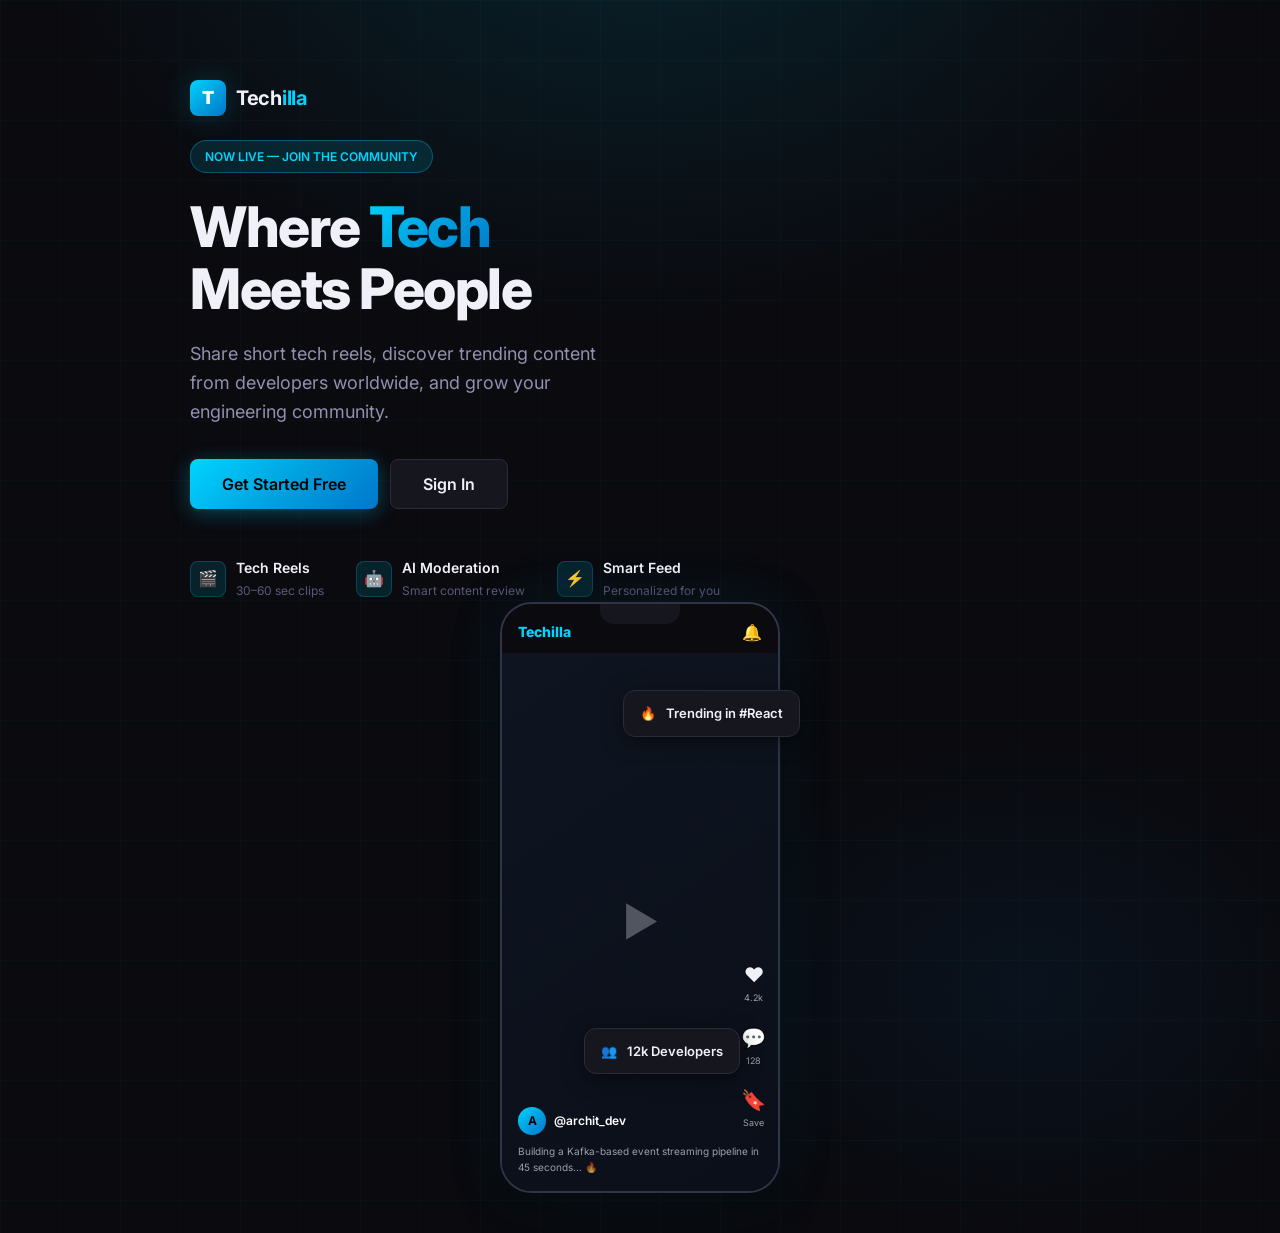
==== commit 707de39d: "Updated feed.html" ====
--- a/frontend/index.html
+++ b/frontend/index.html
@@ -11,48 +11,216 @@
   <style>
     .auth-step { display: none; }
     .auth-step.active { display: block; }
-    .features-strip { display: flex; gap: 32px; flex-wrap: wrap; margin-top: 48px; }
-    .feature-item { display: flex; align-items: center; gap: 10px; font-size: 14px; color: var(--text-secondary); }
-    .feature-icon { width: 36px; height: 36px; background: var(--accent-dim); border: 1px solid rgba(0,212,255,0.2); border-radius: var(--radius-sm); display: flex; align-items: center; justify-content: center; font-size: 16px; flex-shrink: 0; }
+    .features-strip {
+      display: flex; gap: 32px; flex-wrap: wrap; margin-top: 48px;
+    }
+    .feature-item {
+      display: flex; align-items: center; gap: 10px;
+      font-size: 14px; color: var(--text-secondary);
+    }
+    .feature-icon {
+      width: 36px; height: 36px;
+      background: var(--accent-dim); border: 1px solid rgba(0,212,255,0.2);
+      border-radius: var(--radius-sm);
+      display: flex; align-items: center; justify-content: center;
+      font-size: 16px; flex-shrink: 0;
+    }
     .feature-text strong { display: block; font-weight: 600; color: var(--text-primary); font-size: 14px; }
     .feature-text span { font-size: 12px; color: var(--text-muted); }
+    .floating-card {
+      position: absolute; background: var(--bg-card);
+      border: 1px solid var(--border); border-radius: var(--radius-md);
+      padding: 12px 16px; box-shadow: var(--shadow-md);
+      animation: float 6s ease-in-out infinite;
+      display: flex; align-items: center; gap: 10px;
+      font-size: 13px; font-weight: 600; color: var(--text-primary);
+    }
+    @keyframes float {
+      0%, 100% { transform: translateY(0); }
+      50% { transform: translateY(-10px); }
+    }
+    .fc-1 { top: 15%; right: -20px; animation-delay: 0s; }
+    .fc-2 { bottom: 20%; right: 40px; animation-delay: 2s; }
+    .fc-3 { top: 50%; left: -30px; animation-delay: 4s; }
+    .phone-mockup {
+      position: relative; width: 100%; max-width: 280px;
+      margin: 0 auto;
+    }
+    .phone-frame {
+      background: var(--bg-card);
+      border: 2px solid var(--border-light);
+      border-radius: 32px; overflow: hidden;
+      aspect-ratio: 9/19;
+      box-shadow: var(--shadow-lg), 0 0 60px rgba(0,212,255,0.1);
+      position: relative;
+    }
+    .phone-screen {
+      width: 100%; height: 100%;
+      background: var(--bg-primary);
+      display: flex; flex-direction: column;
+    }
+    .phone-header {
+      padding: 16px 16px 8px;
+      display: flex; align-items: center; justify-content: space-between;
+    }
+    .phone-logo {
+      font-size: 14px; font-weight: 800; color: var(--accent);
+    }
+    .phone-notch {
+      width: 80px; height: 20px;
+      background: var(--bg-card); border-radius: 0 0 14px 14px;
+      position: absolute; top: 0; left: 50%; transform: translateX(-50%);
+    }
+    .phone-reel {
+      flex: 1; position: relative; overflow: hidden;
+      background: linear-gradient(180deg, rgba(0,212,255,0.08) 0%, rgba(0,0,0,0) 100%);
+    }
+    .phone-reel-bg {
+      width: 100%; height: 100%;
+      background: linear-gradient(145deg, #0f1520 0%, #0a0f1a 100%);
+      display: flex; align-items: center; justify-content: center;
+    }
+    .phone-play { font-size: 40px; opacity: 0.3; }
+    .phone-info {
+      position: absolute; bottom: 16px; left: 16px; right: 16px;
+    }
+    .phone-user { display: flex; align-items: center; gap: 8px; margin-bottom: 8px; }
+    .phone-avatar {
+      width: 28px; height: 28px; border-radius: 50%;
+      background: var(--gradient-main);
+      display: flex; align-items: center; justify-content: center;
+      font-size: 12px; font-weight: 700; color: #000;
+    }
+    .phone-username { font-size: 12px; font-weight: 600; color: #fff; }
+    .phone-desc { font-size: 10px; color: rgba(255,255,255,0.6); }
+    .phone-actions {
+      position: absolute; right: 12px; bottom: 60px;
+      display: flex; flex-direction: column; gap: 16px; align-items: center;
+    }
+    .phone-action { font-size: 20px; }
+    .phone-action-count { font-size: 9px; color: rgba(255,255,255,0.6); text-align: center; }
+    .forgot-link {
+      font-size: 13px; color: var(--accent); cursor: pointer;
+      text-align: right; display: block; margin-top: -12px; margin-bottom: 20px;
+      text-decoration: none;
+    }
+    .forgot-link:hover { text-decoration: underline; }
+    .otp-resend {
+      text-align: center; margin-top: 16px; font-size: 13px; color: var(--text-muted);
+    }
+    .otp-resend button {
+      background: none; border: none; color: var(--accent);
+      cursor: pointer; font-size: 13px; font-family: var(--font);
+    }
+    .otp-resend button:hover { text-decoration: underline; }
+    .otp-timer { color: var(--text-muted); }
   </style>
 </head>
 <body>
+  <!-- HERO SECTION -->
   <section class="hero-section" id="landingSection">
     <div class="hero-bg"></div>
     <div class="hero-grid"></div>
     <div class="hero-content">
+      <!-- LEFT: TEXT + FEATURES -->
       <div class="hero-text fade-in">
         <div class="navbar-brand" style="margin-bottom: 24px;">
           <div class="navbar-logo">T</div>
           <span class="navbar-title">Tech<span>illa</span></span>
         </div>
-        <div class="hero-badge">Now Live — Join the Community</div>
-        <h1 class="hero-title">Where <span class="gradient-text">Tech</span><br/>Meets People</h1>
-        <p class="hero-subtitle">Share short tech reels, discover trending content from developers worldwide, and grow your engineering community.</p>
+        <div class="hero-badge">
+          Now Live — Join the Community
+        </div>
+        <h1 class="hero-title">
+          Where <span class="gradient-text">Tech</span><br/>Meets People
+        </h1>
+        <p class="hero-subtitle">
+          Share short tech reels, discover trending content from developers worldwide, and grow your engineering community.
+        </p>
         <div class="hero-cta">
-          <button class="btn btn-primary btn-lg" onclick="showSection('auth')">Get Started Free</button>
-          <button class="btn btn-secondary btn-lg" onclick="showSection('auth', 'login')">Sign In</button>
+          <button class="btn btn-primary btn-lg" onclick="showSection('auth')">
+            Get Started Free
+          </button>
+          <button class="btn btn-secondary btn-lg" onclick="showSection('auth', 'login')">
+            Sign In
+          </button>
         </div>
         <div class="features-strip">
           <div class="feature-item">
             <div class="feature-icon">🎬</div>
-            <div class="feature-text"><strong>Tech Reels</strong><span>30–60 sec clips</span></div>
+            <div class="feature-text">
+              <strong>Tech Reels</strong>
+              <span>30–60 sec clips</span>
+            </div>
           </div>
           <div class="feature-item">
             <div class="feature-icon">🤖</div>
-            <div class="feature-text"><strong>AI Moderation</strong><span>Smart content review</span></div>
+            <div class="feature-text">
+              <strong>AI Moderation</strong>
+              <span>Smart content review</span>
+            </div>
           </div>
           <div class="feature-item">
             <div class="feature-icon">⚡</div>
-            <div class="feature-text"><strong>Smart Feed</strong><span>Personalized for you</span></div>
+            <div class="feature-text">
+              <strong>Smart Feed</strong>
+              <span>Personalized for you</span>
+            </div>
+          </div>
+        </div>
+      </div>
+
+      <!-- RIGHT: PHONE MOCKUP + AUTH CARD -->
+      <div style="display:flex; justify-content:center; align-items:center; position:relative;">
+        <div class="phone-mockup">
+          <div class="phone-frame">
+            <div class="phone-notch"></div>
+            <div class="phone-screen">
+              <div class="phone-header">
+                <span class="phone-logo">Techilla</span>
+                <span style="font-size:16px;">🔔</span>
+              </div>
+              <div class="phone-reel">
+                <div class="phone-reel-bg">
+                  <div class="phone-play">▶️</div>
+                </div>
+                <div class="phone-info">
+                  <div class="phone-user">
+                    <div class="phone-avatar">A</div>
+                    <span class="phone-username">@archit_dev</span>
+                  </div>
+                  <div class="phone-desc">Building a Kafka-based event streaming pipeline in 45 seconds... 🔥</div>
+                </div>
+                <div class="phone-actions">
+                  <div>
+                    <div class="phone-action">❤️</div>
+                    <div class="phone-action-count">4.2k</div>
+                  </div>
+                  <div>
+                    <div class="phone-action">💬</div>
+                    <div class="phone-action-count">128</div>
+                  </div>
+                  <div>
+                    <div class="phone-action">🔖</div>
+                    <div class="phone-action-count">Save</div>
+                  </div>
+                </div>
+              </div>
+            </div>
+          </div>
+          <!-- Floating cards -->
+          <div class="floating-card fc-1">
+            <span>🔥</span> Trending in #React
+          </div>
+          <div class="floating-card fc-2">
+            <span>👥</span> 12k Developers
           </div>
         </div>
       </div>
     </div>
   </section>
 
+  <!-- AUTH SECTION -->
   <section class="hero-section" id="authSection" style="display:none;">
     <div class="hero-bg"></div>
     <div class="hero-grid"></div>
@@ -62,7 +230,8 @@
         <span class="navbar-title">Tech<span>illa</span></span>
       </a>
 
-      <div class="auth-card auth-step active" id="stepLogin">
+      <!-- LOGIN STEP -->
+      <div class="auth-card auth-step" id="stepLogin">
         <div class="auth-tabs">
           <button class="auth-tab active" id="tabLogin" onclick="switchAuthTab('login')">Sign In</button>
           <button class="auth-tab" id="tabRegister" onclick="switchAuthTab('register')">Create Account</button>
@@ -83,12 +252,15 @@
             </div>
           </div>
           <a class="forgot-link" onclick="showStep('stepForgot')">Forgot password?</a>
-          <button type="submit" class="btn btn-primary w-full" id="loginBtn">Sign In</button>
+          <button type="submit" class="btn btn-primary w-full" id="loginBtn">
+            Sign In
+          </button>
         </form>
         <div class="divider">or</div>
         <button class="btn btn-ghost w-full" onclick="switchAuthTab('register')">Create a new account</button>
       </div>
 
+      <!-- REGISTER STEP -->
       <div class="auth-card auth-step" id="stepRegister">
         <div class="auth-tabs">
           <button class="auth-tab" id="tabLoginR" onclick="switchAuthTab('login')">Sign In</button>
@@ -117,12 +289,15 @@
             </div>
             <span class="form-error" id="confirmError">Passwords do not match</span>
           </div>
-          <button type="submit" class="btn btn-primary w-full" id="registerBtn">Create Account</button>
+          <button type="submit" class="btn btn-primary w-full" id="registerBtn">
+            Create Account
+          </button>
         </form>
         <div class="divider">or</div>
         <button class="btn btn-ghost w-full" onclick="switchAuthTab('login')">Sign in to existing account</button>
       </div>
 
+      <!-- OTP VERIFY STEP -->
       <div class="auth-card auth-step" id="stepOtp">
         <div style="text-align:center; margin-bottom:28px;">
           <div style="font-size:40px; margin-bottom:12px;">📨</div>
@@ -140,12 +315,16 @@
           </div>
           <button type="submit" class="btn btn-primary w-full mt-2" id="otpBtn" style="margin-top:24px;">Verify Code</button>
         </form>
-        <div class="otp-resend">Didn't get it? <button onclick="handleResendOtp()" id="resendBtn">Resend OTP</button><span class="otp-timer" id="otpTimer"></span></div>
+        <div class="otp-resend">
+          Didn't get it? <button onclick="handleResendOtp()" id="resendBtn">Resend OTP</button>
+          <span class="otp-timer" id="otpTimer"></span>
+        </div>
         <div style="text-align:center; margin-top:16px;">
           <button class="btn btn-ghost btn-sm" onclick="showStep('stepLogin')">← Back to sign in</button>
         </div>
       </div>
 
+      <!-- FORGOT PASSWORD STEP -->
       <div class="auth-card auth-step" id="stepForgot">
         <div style="text-align:center; margin-bottom:28px;">
           <div style="font-size:40px; margin-bottom:12px;">🔑</div>
@@ -167,6 +346,7 @@
         </div>
       </div>
 
+      <!-- RESET PASSWORD STEP -->
       <div class="auth-card auth-step" id="stepReset">
         <div style="text-align:center; margin-bottom:28px;">
           <div style="font-size:40px; margin-bottom:12px;">🔐</div>
@@ -188,15 +368,18 @@
           <button type="submit" class="btn btn-primary w-full">Reset Password</button>
         </form>
       </div>
+
     </div>
   </section>
 
+  <!-- CREATE PROFILE MODAL -->
   <div class="modal-overlay" id="createProfileModal">
     <div class="modal">
       <div class="modal-header">
         <h3 class="modal-title">Complete Your Profile</h3>
         <span style="font-size:13px; color:var(--text-muted);">Step 2 of 2</span>
       </div>
+      <p style="color:var(--text-muted); font-size:14px; margin-bottom:24px;">Tell the community who you are — you can always edit this later.</p>
       <form id="createProfileForm" onsubmit="handleCreateProfile(event)">
         <div class="form-group" style="text-align:center;">
           <div id="profilePicPreview" style="width:80px;height:80px;border-radius:50%;background:var(--accent-dim);border:2px dashed var(--accent);display:flex;align-items:center;justify-content:center;margin:0 auto 12px;font-size:32px;cursor:pointer;overflow:hidden;position:relative;">
@@ -207,12 +390,34 @@
           <label class="form-label" style="text-align:center; cursor:pointer;" onclick="document.getElementById('profilePicInput').click()">Upload profile photo</label>
         </div>
         <div class="form-group">
-          <label class="form-label">Username</label>
-          <input type="text" class="form-control" id="cpUsername" placeholder="your_handle" required />
+          <label class="form-label">Username <span style="color:var(--error)">*</span></label>
+          <input type="text" class="form-control" id="cpUsername" placeholder="your_handle" required oninput="checkUsernameDebounced(this.value)" />
+          <span class="form-error" id="usernameMsg"></span>
         </div>
         <div class="form-group">
           <label class="form-label">Bio</label>
-          <textarea class="form-control" id="cpBio" rows="3" maxlength="200"></textarea>
+          <textarea class="form-control" id="cpBio" placeholder="Tell us about yourself..." rows="3" maxlength="200"></textarea>
+        </div>
+        <div class="form-group">
+          <label class="form-label">Skills <span style="color:var(--text-muted);font-weight:400;">(press Enter to add)</span></label>
+          <div class="tags-input-wrap" onclick="this.querySelector('.tags-input').focus()">
+            <div id="skillTags"></div>
+            <input class="tags-input" id="skillInput" placeholder="e.g. React, Java, Kafka..." onkeydown="handleTagInput(event,'skill')" />
+          </div>
+        </div>
+        <div class="form-group">
+          <label class="form-label">Interests <span style="color:var(--text-muted);font-weight:400;">(press Enter to add)</span></label>
+          <div class="tags-input-wrap" onclick="this.querySelector('.tags-input').focus()">
+            <div id="interestTags"></div>
+            <input class="tags-input" id="interestInput" placeholder="e.g. DevOps, ML, Web..." onkeydown="handleTagInput(event,'interest')" />
+          </div>
+        </div>
+        <div class="form-group">
+          <label class="form-label">GitHub URL</label>
+          <div class="input-with-icon">
+            <span class="input-icon">🔗</span>
+            <input type="url" class="form-control" id="cpGithub" placeholder="https://github.com/username" />
+          </div>
         </div>
         <button type="submit" class="btn btn-primary w-full" id="createProfileBtn">Create Profile</button>
       </form>
@@ -220,17 +425,29 @@
   </div>
 
   <div class="toast-container"></div>
+
   <script src="app.js"></script>
   <script>
-    if (auth.isLoggedIn()) window.location.href = 'feed.html';
+    const profileTags = { skill: [], interest: [] };
     let currentOtpEmail = '';
     let otpTimerInterval = null;
+    let usernameCheckTimeout = null;
+
+    // Redirect if already logged in
+    if (auth.isLoggedIn()) window.location.href = 'feed.html';
 
     function showSection(name, tab = null) {
       document.getElementById('landingSection').style.display = name === 'landing' ? '' : 'none';
       document.getElementById('authSection').style.display = name === 'auth' ? '' : 'none';
       if (name === 'auth') {
         showStep(tab === 'login' ? 'stepLogin' : 'stepRegister');
+        if (tab === 'login') {
+          document.getElementById('tabLogin').classList.add('active');
+          document.getElementById('tabRegister').classList.remove('active');
+        } else {
+          document.getElementById('tabLogin').classList.remove('active');
+          document.getElementById('tabRegister').classList.add('active');
+        }
       }
     }
 
@@ -241,7 +458,7 @@
     function showStep(stepId) {
       document.querySelectorAll('.auth-step').forEach(s => s.classList.remove('active'));
       const el = document.getElementById(stepId);
-      if (el) el.classList.add('active');
+      if (el) { el.classList.add('active'); el.classList.add('scale-in'); }
     }
 
     async function handleLogin(e) {
@@ -250,7 +467,10 @@
       btn.disabled = true;
       btn.innerHTML = '<span class="spinner"></span> Signing in...';
       try {
-        const res = await api.login(document.getElementById('loginEmail').value, document.getElementById('loginPassword').value);
+        const res = await api.login(
+          document.getElementById('loginEmail').value,
+          document.getElementById('loginPassword').value
+        );
         api.setToken(res.token);
         auth.setUser({ email: res.email });
         toast('Welcome back!', 'success');
@@ -266,13 +486,15 @@
     async function handleRegister(e) {
       e.preventDefault();
       const pw = document.getElementById('regPassword').value;
-      if (pw !== document.getElementById('regConfirm').value) {
+      const confirm = document.getElementById('regConfirm').value;
+      if (pw !== confirm) {
         document.getElementById('confirmError').classList.add('show');
         return;
       }
       document.getElementById('confirmError').classList.remove('show');
       const btn = document.getElementById('registerBtn');
       btn.disabled = true;
+      btn.innerHTML = '<span class="spinner"></span> Creating account...';
       try {
         currentOtpEmail = document.getElementById('regEmail').value;
         await api.register(currentOtpEmail, pw);
@@ -280,10 +502,12 @@
         showStep('stepOtp');
         initOtpInputs();
         startOtpTimer(300);
+        toast('OTP sent to your email!', 'success');
       } catch (err) {
         toast(err.message || 'Registration failed', 'error');
       } finally {
         btn.disabled = false;
+        btn.innerHTML = 'Create Account';
       }
     }
 
@@ -291,24 +515,69 @@
       const inputs = document.querySelectorAll('#otpInputs .otp-input');
       inputs.forEach((inp, i) => {
         inp.value = '';
+        inp.classList.remove('filled');
         inp.addEventListener('input', () => {
-          if (inp.value && i < inputs.length - 1) inputs[i+1].focus();
+          inp.classList.toggle('filled', inp.value.length > 0);
+          if (inp.value && i < inputs.length - 1) inputs[i + 1].focus();
+        });
+        inp.addEventListener('keydown', (e) => {
+          if (e.key === 'Backspace' && !inp.value && i > 0) inputs[i - 1].focus();
+        });
+        inp.addEventListener('paste', (e) => {
+          const data = e.clipboardData.getData('text').replace(/\D/g,'').slice(0,6);
+          if (data) {
+            inputs.forEach((inp2, j) => {
+              inp2.value = data[j] || '';
+              inp2.classList.toggle('filled', !!inp2.value);
+            });
+            e.preventDefault();
+          }
         });
       });
       inputs[0].focus();
     }
 
+    function getOtpValue() {
+      return Array.from(document.querySelectorAll('#otpInputs .otp-input')).map(i => i.value).join('');
+    }
+
+    function startOtpTimer(seconds) {
+      clearInterval(otpTimerInterval);
+      const timerEl = document.getElementById('otpTimer');
+      const resendBtn = document.getElementById('resendBtn');
+      resendBtn.disabled = true;
+      let remaining = seconds;
+      timerEl.textContent = ` (${Math.floor(remaining/60)}:${String(remaining%60).padStart(2,'0')})`;
+      otpTimerInterval = setInterval(() => {
+        remaining--;
+        if (remaining <= 0) {
+          clearInterval(otpTimerInterval);
+          timerEl.textContent = '';
+          resendBtn.disabled = false;
+        } else {
+          timerEl.textContent = ` (${Math.floor(remaining/60)}:${String(remaining%60).padStart(2,'0')})`;
+        }
+      }, 1000);
+    }
+
     async function handleVerifyOtp(e) {
       e.preventDefault();
-      const otp = Array.from(document.querySelectorAll('#otpInputs .otp-input')).map(i => i.value).join('');
+      const otp = getOtpValue();
       if (otp.length < 6) { toast('Enter the full 6-digit code', 'error'); return; }
+      const btn = document.getElementById('otpBtn');
+      btn.disabled = true;
+      btn.innerHTML = '<span class="spinner"></span> Verifying...';
       try {
         const res = await api.verifyOtp(currentOtpEmail, otp);
         api.setToken(res.token);
         auth.setUser({ email: res.email });
+        toast('Account verified!', 'success');
         openModal('createProfileModal');
       } catch (err) {
         toast(err.message || 'Invalid OTP', 'error');
+      } finally {
+        btn.disabled = false;
+        btn.innerHTML = 'Verify Code';
       }
     }
 
@@ -318,26 +587,16 @@
         toast('OTP resent!', 'success');
         startOtpTimer(300);
       } catch (err) {
-        toast(err.message || 'Failed', 'error');
-      }
-    }
-
-    function startOtpTimer(s) {
-      clearInterval(otpTimerInterval);
-      let r = s;
-      document.getElementById('otpTimer').textContent = ` (${Math.floor(r/60)}:${String(r%60).padStart(2,'0')})`;
-      otpTimerInterval = setInterval(() => {
-        r--;
-        if (r <= 0) { clearInterval(otpTimerInterval); document.getElementById('otpTimer').textContent = ''; }
-        else document.getElementById('otpTimer').textContent = ` (${Math.floor(r/60)}:${String(r%60).padStart(2,'0')})`;
-      }, 1000);
+        toast(err.message || 'Failed to resend', 'error');
+      }
     }
 
     async function handleForgotPassword(e) {
       e.preventDefault();
+      const email = document.getElementById('forgotEmail').value;
       try {
-        await api.sendResetOtp(document.getElementById('forgotEmail').value);
-        currentOtpEmail = document.getElementById('forgotEmail').value;
+        await api.sendResetOtp(email);
+        currentOtpEmail = email;
         toast('Reset code sent!', 'success');
         showStep('stepReset');
       } catch (err) {
@@ -348,14 +607,19 @@
     async function handleResetPassword(e) {
       e.preventDefault();
       try {
-        await api.resetPassword(currentOtpEmail, document.getElementById('resetOtp').value, document.getElementById('newPassword').value);
-        toast('Password reset!', 'success');
+        await api.resetPassword(
+          currentOtpEmail,
+          document.getElementById('resetOtp').value,
+          document.getElementById('newPassword').value
+        );
+        toast('Password reset! Please sign in.', 'success');
         showStep('stepLogin');
       } catch (err) {
-        toast(err.message || 'Failed', 'error');
-      }
-    }
-
+        toast(err.message || 'Failed to reset password', 'error');
+      }
+    }
+
+    // Profile creation
     function previewProfilePic(input) {
       const file = input.files[0];
       if (!file) return;
@@ -365,19 +629,87 @@
       document.getElementById('picPlaceholder').style.display = 'none';
     }
 
+    function handleTagInput(e, type) {
+      if (e.key === 'Enter' || e.key === ',') {
+        e.preventDefault();
+        const input = document.getElementById(type === 'skill' ? 'skillInput' : 'interestInput');
+        const val = input.value.trim().replace(/,/g,'');
+        if (val && !profileTags[type].includes(val)) {
+          profileTags[type].push(val);
+          renderTags(type);
+        }
+        input.value = '';
+      }
+    }
+
+    function renderTags(type) {
+      const container = document.getElementById(type === 'skill' ? 'skillTags' : 'interestTags');
+      container.innerHTML = '';
+      profileTags[type].forEach((tag, i) => {
+        const span = document.createElement('span');
+        span.className = `tag-item`;
+        span.innerHTML = `${tag}<button class="tag-remove" onclick="removeTag('${type}',${i})">×</button>`;
+        container.appendChild(span);
+      });
+    }
+
+    function removeTag(type, i) {
+      profileTags[type].splice(i, 1);
+      renderTags(type);
+    }
+
+    function checkUsernameDebounced(val) {
+      clearTimeout(usernameCheckTimeout);
+      const msg = document.getElementById('usernameMsg');
+      if (!val) { msg.textContent = ''; msg.classList.remove('show'); return; }
+      usernameCheckTimeout = setTimeout(async () => {
+        try {
+          const res = await api.checkUsername(val);
+          if (res.available) {
+            msg.textContent = '✓ Username available';
+            msg.style.color = 'var(--success)';
+            msg.classList.add('show');
+          } else {
+            msg.textContent = '✗ Username taken';
+            msg.style.color = 'var(--error)';
+            msg.classList.add('show');
+          }
+        } catch {}
+      }, 500);
+    }
+
     async function handleCreateProfile(e) {
       e.preventDefault();
+      const username = document.getElementById('cpUsername').value.trim();
+      if (!username) { toast('Username is required', 'error'); return; }
       const picInput = document.getElementById('profilePicInput');
       if (!picInput.files[0]) { toast('Please upload a profile photo', 'error'); return; }
+
       const fd = new FormData();
-      fd.append('profile', JSON.stringify({username: document.getElementById('cpUsername').value, bio: document.getElementById('cpBio').value}));
+      const profileData = {
+        username,
+        bio: document.getElementById('cpBio').value,
+        skills: profileTags.skill,
+        interests: profileTags.interest,
+        githubUrl: document.getElementById('cpGithub').value || null
+      };
+      fd.append('profile', JSON.stringify(profileData));
       fd.append('profilePic', picInput.files[0]);
+
+      const btn = document.getElementById('createProfileBtn');
+      btn.disabled = true;
+      btn.innerHTML = '<span class="spinner"></span> Creating...';
       try {
-        await api.createProfile(fd);
+        const profile = await api.createProfile(fd);
+        localStorage.setItem('techilla_profile', JSON.stringify(profile));
+        toast('Profile created!', 'success');
         closeModal('createProfileModal');
-        window.location.href = 'feed.html';
+        setTimeout(() => window.location.href = 'feed.html', 500);
       } catch (err) {
-        toast(err.message || 'Failed', 'error');
+        toast(err.message || 'Failed to create profile', 'error');
+      } finally {
+        btn.disabled = false;
+        btn.innerHTML = 'Create Profile';
       }
     }
   </script>
